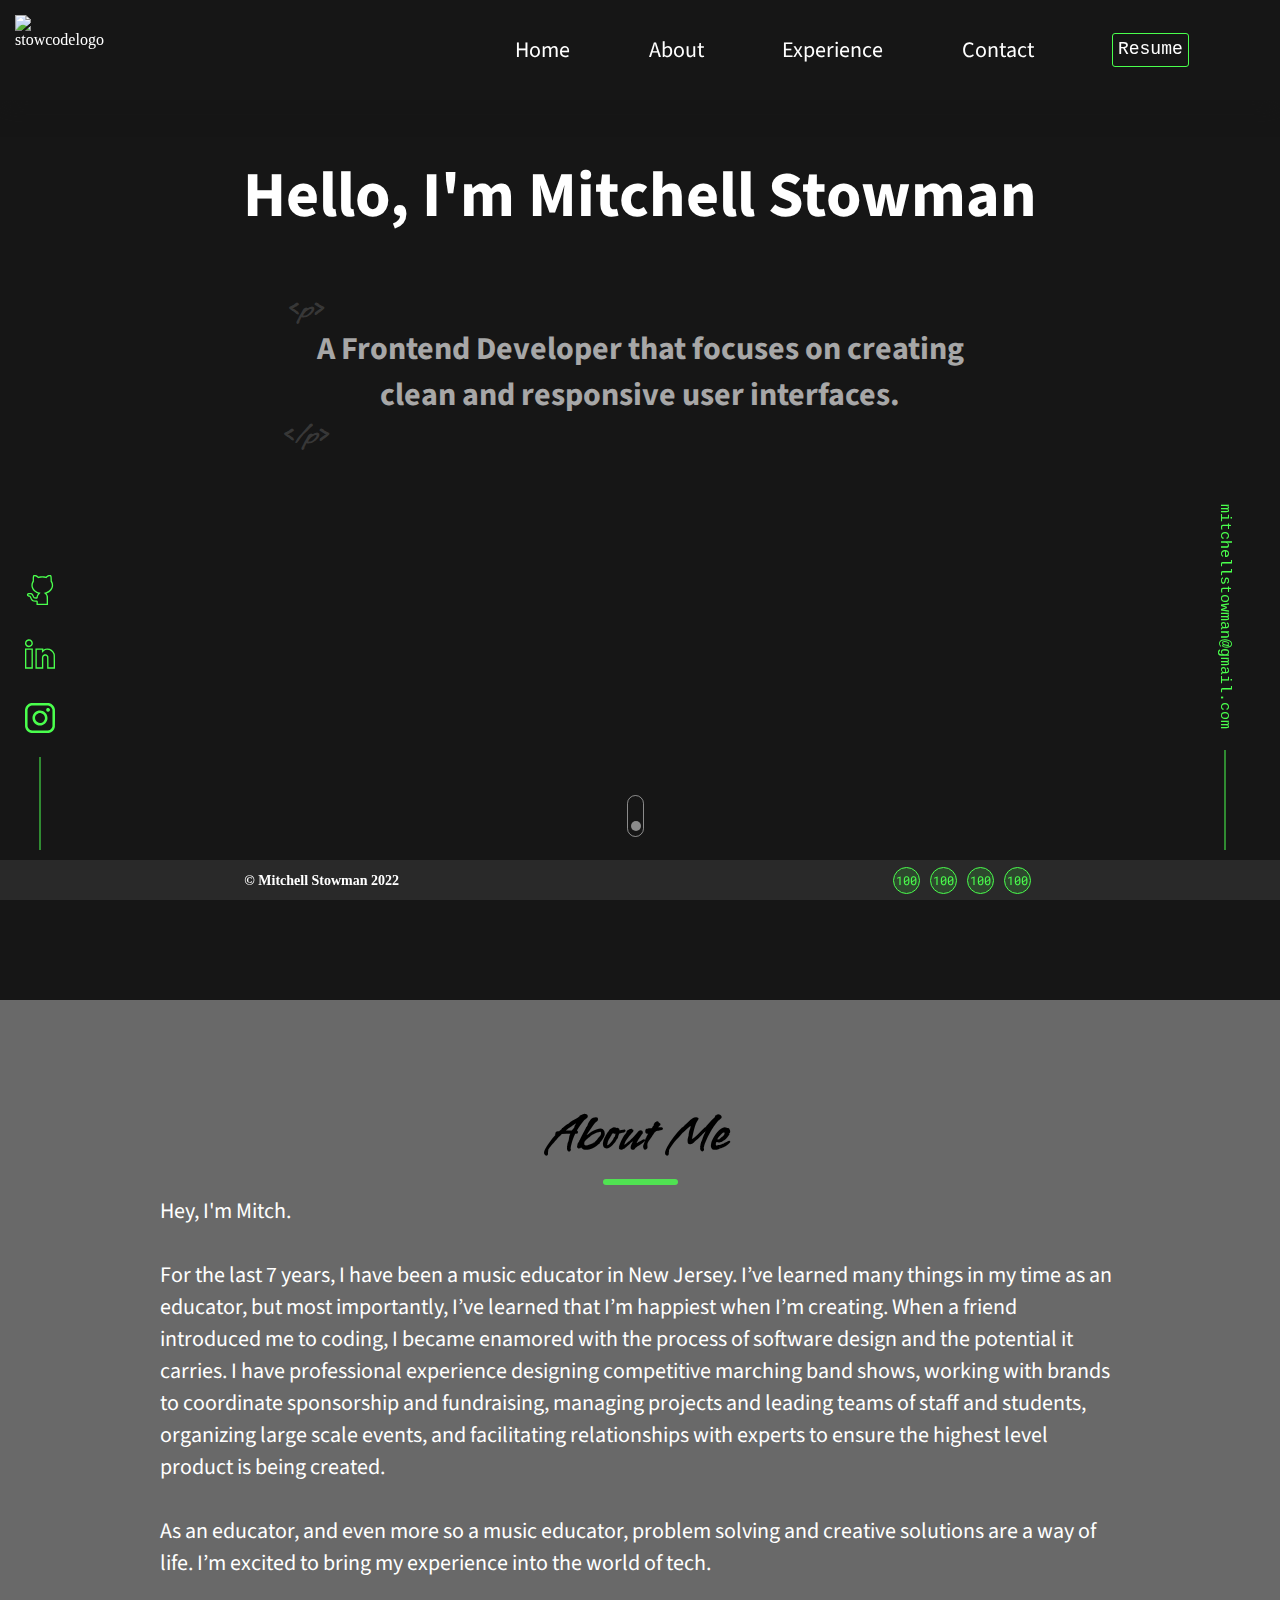
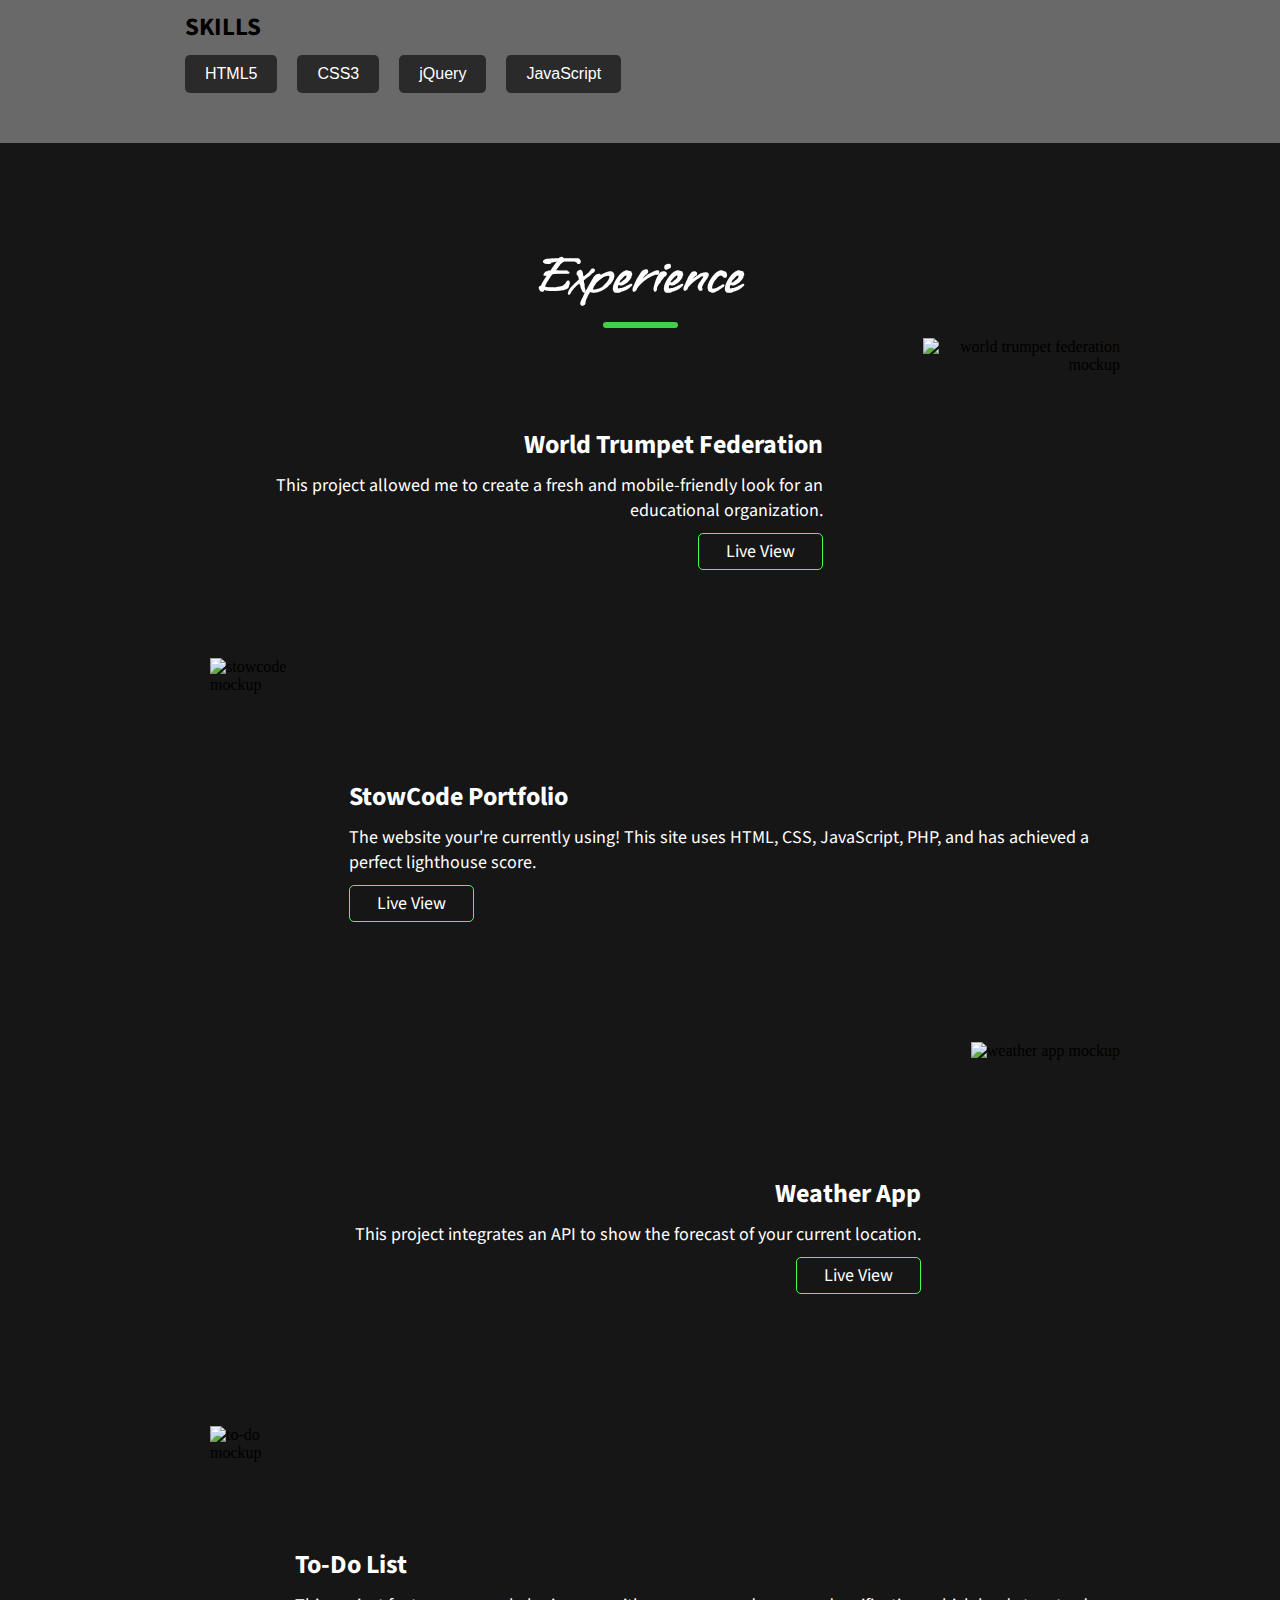
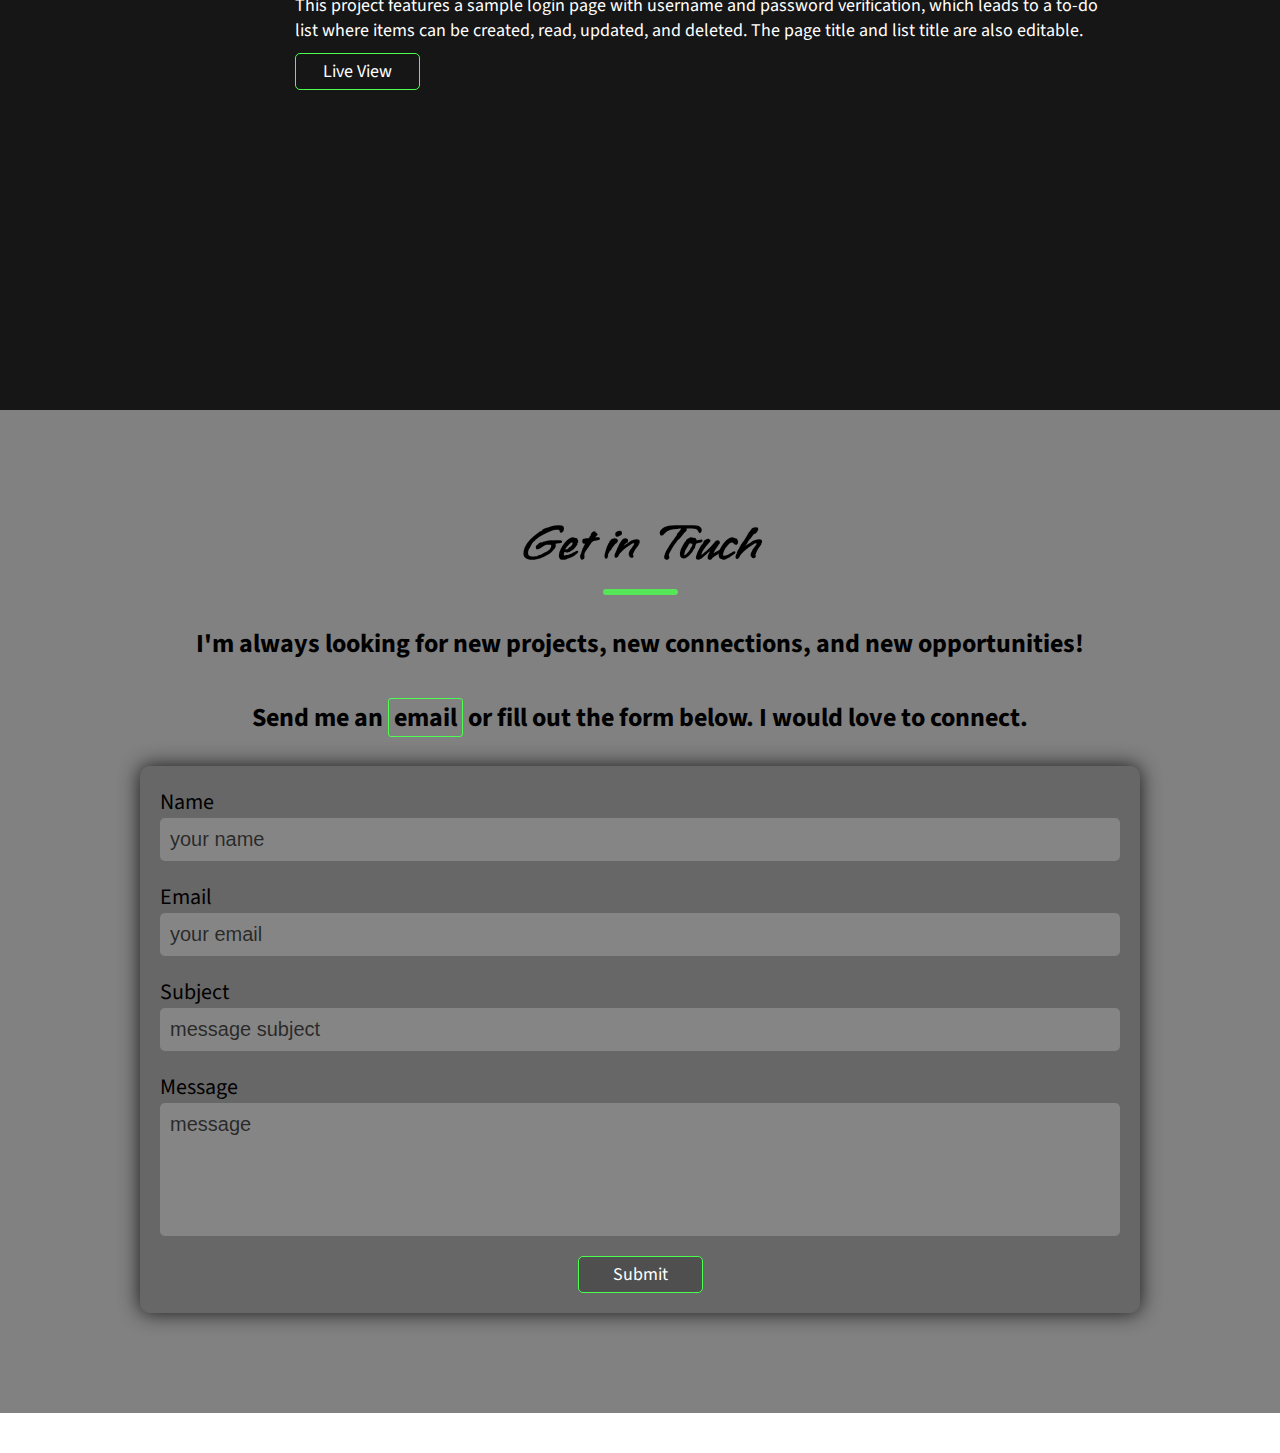
==== Stowcode Portfolio/index.html @ 2f6bbb87 "Add files via upload" ====
<!DOCTYPE html>
<html lang="en">
<head>
    <meta charset="UTF-8">
    <meta http-equiv="X-UA-Compatible" content="IE=edge">
    <meta name="viewport" content="width=device-width, initial-scale=1.0">
    <meta name="description" content="This is the digital portfolio for Mitchell Stowman, Frontend Developer." />
    <meta name="title" property="og:title" content="Mitchell Stowman's Portfolio" />
    <meta property="og:type" content="Digital Portfolio" />
    <meta name="image" property="og:image" content="https://live.staticflickr.com/65535/51815650314_31e2a7c5a2_b.jpg"/>
    <meta name="description" property="og:description" content="Mitchell Stowman's Portfolio" /><meta name="author" content="Mitchell Stowman" />


    <title>Mitchell Stowman's Portfolio</title>
    <link rel=stylesheet href="style2.css">
    <link rel="preconnect" href="https://fonts.googleapis.com">
    <link rel="preconnect" href="https://fonts.gstatic.com" crossorigin>
    <link href="https://fonts.googleapis.com/css2?family=Vujahday+Script&display=swap" rel="stylesheet">

    <link rel="preconnect" href="https://fonts.googleapis.com">
    <link rel="preconnect" href="https://fonts.gstatic.com" crossorigin>
    <link href="https://fonts.googleapis.com/css2?family=Source+Sans+Pro&display=swap" rel="stylesheet">

    <link rel="preconnect" href="https://fonts.googleapis.com">
    <link rel="preconnect" href="https://fonts.gstatic.com" crossorigin>
    <link href="https://fonts.googleapis.com/css2?family=Roboto+Mono&display=swap" rel="stylesheet">
</head>


<div class=icons>
    <a aria-label="github link" target=blank href="https://github.com/StowCode"><svg class="icon" id="svg" xmlns="http://www.w3.org/2000/svg" xmlns:xlink="http://www.w3.org/1999/xlink" width="400" height="400" viewBox="0, 0, 400,400"><g id="svgg"><path id="path0" d="M111.389 4.492 C 104.037 19.381,102.344 29.241,102.344 57.152 L 102.344 78.942 98.841 84.979 C 63.560 145.787,97.551 219.067,173.701 246.364 C 174.933 246.805,174.471 247.604,170.428 252.016 C 162.141 261.060,155.988 275.500,153.821 290.989 L 152.888 297.656 143.771 297.656 C 126.942 297.656,124.765 295.914,115.946 275.391 C 102.301 243.636,93.925 237.978,61.241 238.433 C 39.198 238.741,33.815 241.058,28.078 252.711 C 19.455 270.227,31.334 288.323,52.381 289.737 C 62.590 290.423,62.571 290.403,69.149 308.203 C 83.129 346.036,99.649 357.813,138.741 357.813 L 153.125 357.813 153.125 378.906 L 153.125 400.000 230.111 400.000 L 307.098 400.000 306.856 342.773 L 306.615 285.547 304.472 278.675 C 300.917 267.271,296.072 258.710,288.804 250.990 C 285.420 247.396,285.133 246.839,286.423 246.376 C 362.836 218.942,396.948 144.899,361.028 84.437 L 357.931 79.223 357.630 54.260 C 357.286 25.789,356.557 21.325,349.914 7.028 L 346.573 -0.163 332.075 0.177 C 310.622 0.680,298.100 5.404,284.844 17.996 L 279.156 23.399 271.414 21.505 C 245.441 15.150,215.509 15.117,189.497 21.413 L 181.728 23.294 176.997 18.986 C 161.715 5.073,148.163 0.015,126.139 0.005 L 113.607 0.000 111.389 4.492 M141.611 19.194 C 151.115 21.656,158.094 26.098,168.882 36.547 L 176.436 43.864 183.726 41.540 C 213.137 32.167,247.019 32.167,276.430 41.540 L 283.720 43.864 291.274 36.547 C 305.039 23.214,313.884 18.756,329.133 17.467 L 334.960 16.975 336.210 20.792 C 339.785 31.707,340.028 34.005,340.413 60.524 L 340.787 86.282 342.947 89.430 C 381.739 145.973,341.138 216.665,259.027 235.545 L 249.694 237.691 263.749 251.529 C 289.808 277.189,289.063 274.677,289.063 336.883 L 289.063 382.813 230.138 382.813 L 171.213 382.813 170.958 367.773 C 170.682 351.508,170.081 348.975,165.506 344.818 C 160.792 340.535,159.506 340.291,139.063 339.805 C 117.664 339.297,115.746 338.892,106.527 332.928 C 96.712 326.579,92.938 320.798,85.378 300.539 C 76.865 277.727,70.642 271.875,54.898 271.875 C 47.130 271.875,43.750 269.456,43.750 263.897 C 43.750 257.340,47.813 255.469,62.046 255.469 C 84.572 255.469,89.300 258.746,98.769 280.926 C 111.383 310.470,118.175 315.557,145.079 315.610 C 162.245 315.643,169.330 311.091,170.718 299.137 C 173.270 277.153,177.505 269.392,197.265 250.492 C 204.395 243.672,210.078 237.942,209.894 237.759 C 209.710 237.575,203.454 235.898,195.991 234.032 C 117.492 214.407,79.412 144.523,117.203 89.440 L 119.356 86.302 119.746 60.534 C 120.146 34.046,120.404 31.607,123.946 20.792 L 125.196 16.975 131.023 17.467 C 134.228 17.738,138.992 18.515,141.611 19.194 " stroke="" fill="" fill-rule="evenodd"></path></g></svg></a>
    <a aria-label='linked-in link' target=blank href="https://www.linkedin.com/in/mitch-stowman-549a69223/"><svg class="icon" id="svg" version="1.1" xmlns="http://www.w3.org/2000/svg" xmlns:xlink="http://www.w3.org/1999/xlink" width="400" height="400" viewBox="0, 0, 400,400"><g id="svgg"><path id="path0" d="M45.788 4.753 C 10.420 8.747,-10.766 47.983,5.116 80.078 C 21.045 112.269,63.701 119.244,89.129 93.816 C 124.368 58.578,95.446 -0.855,45.788 4.753 M61.015 23.764 C 86.700 31.560,94.821 62.176,76.155 80.842 C 54.848 102.149,17.969 86.855,17.969 56.713 C 17.969 34.781,40.498 17.536,61.015 23.764 M0.000 260.938 L 0.000 396.094 52.344 396.094 L 104.688 396.094 104.688 260.938 L 104.688 125.781 52.344 125.781 L 0.000 125.781 0.000 260.938 M139.063 260.938 L 139.063 396.094 191.388 396.094 L 243.713 396.094 243.927 319.319 L 244.141 242.544 246.708 237.329 C 257.363 215.689,288.089 218.689,294.151 241.961 C 295.140 245.759,295.313 257.544,295.313 321.258 L 295.313 396.094 347.656 396.094 L 400.000 396.094 400.000 307.376 C 400.000 208.475,400.105 210.593,394.365 194.141 C 373.790 135.176,301.572 107.830,249.659 139.347 L 243.750 142.935 243.750 134.358 L 243.750 125.781 191.406 125.781 L 139.063 125.781 139.063 260.938 M86.719 260.938 L 86.719 378.125 52.344 378.125 L 17.969 378.125 17.969 260.938 L 17.969 143.750 52.344 143.750 L 86.719 143.750 86.719 260.938 M225.964 164.985 L 226.172 186.220 234.592 176.899 C 239.223 171.773,246.055 165.028,249.773 161.911 C 291.937 126.561,359.015 147.390,377.603 201.605 C 382.037 214.537,382.031 214.417,382.031 299.712 L 382.031 378.125 347.656 378.125 L 313.281 378.125 313.270 310.352 C 313.257 235.249,313.384 237.305,308.152 227.349 C 291.731 196.100,245.419 197.157,230.154 229.128 C 225.784 238.280,225.781 238.331,225.781 311.081 L 225.781 378.125 191.406 378.125 L 157.031 378.125 157.031 260.938 L 157.031 143.750 191.394 143.750 L 225.756 143.750 225.964 164.985 " stroke="" fill="" fill-rule="evenodd"></path></g></svg></a>
    <a aria-label='instagram link' target=blank href="https://www.instagram.com/mitch.stowman/"><svg class="icon" id="svg" version="1.1" xmlns="http://www.w3.org/2000/svg" xmlns:xlink="http://www.w3.org/1999/xlink" width="400" height="400" viewBox="0, 0, 400,400"><g id="svgg"><path id="path0" d="M80.469 1.666 C 38.606 10.436,8.182 42.151,0.804 84.714 C -0.974 94.967,-0.232 309.943,1.613 319.018 C 9.914 359.868,40.132 390.086,80.982 398.387 C 93.409 400.913,306.591 400.913,319.018 398.387 C 359.868 390.086,390.086 359.868,398.387 319.018 C 400.232 309.943,400.974 94.967,399.196 84.714 C 391.777 41.914,361.154 10.176,319.018 1.613 C 306.845 -0.861,92.302 -0.813,80.469 1.666 M316.016 35.759 C 340.513 42.679,357.787 60.091,364.249 84.375 L 366.016 91.016 366.016 200.000 L 366.016 308.984 364.249 315.625 C 357.736 340.102,340.102 357.736,315.625 364.249 L 308.984 366.016 200.000 366.016 L 91.016 366.016 84.375 364.249 C 59.898 357.736,42.264 340.102,35.751 315.625 L 33.984 308.984 33.984 200.000 L 33.984 91.016 35.751 84.375 C 42.753 58.062,62.653 39.626,89.329 34.740 C 93.792 33.923,116.628 33.744,202.344 33.855 L 309.766 33.994 316.016 35.759 M299.104 68.218 C 275.540 78.123,278.626 111.495,303.558 116.400 C 332.306 122.056,345.504 81.621,319.120 68.721 C 313.422 65.935,305.037 65.725,299.104 68.218 M182.262 101.198 C 104.018 115.507,72.474 211.886,127.326 269.048 C 189.985 334.344,299.995 290.353,299.995 200.000 C 299.995 137.485,243.427 90.013,182.262 101.198 M216.016 135.918 C 265.181 148.557,282.569 208.753,247.697 245.599 C 215.970 279.124,160.144 270.007,140.268 228.056 C 116.604 178.110,162.582 122.183,216.016 135.918 " stroke="" fill="" fill-rule="evenodd"></path></g></svg></a>
    <div class=line></div>
</div>

<div class=righticons>
    <a id=email href="mailto:mitchellstowman@gmail.com">mitchellstowman@gmail.com</a>
    <div class=line></div>
</div>

<body>
    <div id=top></div>

<!-- NAVBAR -->
    <header id=navbar>
        <img alt=stowcodelogo id=navbarlogo src="https://ucarecdn.com/aac08051-ae26-4543-b75b-857732aaeb05/-/preview/-/quality/smart/">
        <ul class=navlinkcontainer>
            <li class=navlink><a href="#top">Home</a></li>
            <li class=navlink><a href="#aboutme">About</a></li>
            <li class=navlink><a href="#largeprojects">Experience</a></li>
            <li class=navlink><a href="#getintouch">Contact</a></li>
            <li id=resumebutton class=navlink><a href="Resources/Stowman Resume 2022 (1).pdf" download>Resume</a></li>
        </ul>
    
    <!-- mobile navbar-->
        <div id=hamburger>
            <div class=bar></div>
            <div class=bar></div>
            <div class=bar></div>
        </div>
    
    </header>

    <ul id=mobilenavlinkcontainer>
        <li class=mobilenavlink onClick=mobileLinkClick()><a href="#top">Home</a></li>
        <li class=mobilenavlink onClick=mobileLinkClick()><a href="#aboutme">About</a></li>
        <li class=mobilenavlink onClick=mobileLinkClick()><a href="#largeprojects">Experience</a></li>
        <li class=mobilenavlink onClick=mobileLinkClick()><a href="#getintouch">Contact</a></li>
        <li id=mobileresume class=mobilenavlink onClick=mobileLinkClick()><a href="Resources/Stowman Resume 2022 (1).pdf" download>Resume</a></li>
    </ul>


<!-- INTRO -->
        <div class=banner id=intro>
            <div id=aboutcontainer>
                <div id=introtitles>
                    <h1 id=title>Hello, I'm Mitchell Stowman</h1>
                    <p class=codesnip>&ltp&gt</p>
                        <h2>A Frontend Developer that focuses on creating<br>clean and responsive user interfaces. </h2>
                    <p class=codesnip>&lt/p&gt</p>
                </div>
            </div>
            
            <div id=scrolldown_container><span id=scrolldown></span></div>
        </div>

<!-- ABOUT ME --> 
        <div class=banner id=aboutme>
            <h1>About Me</h1>
            <div class=titlebar></div>
            <div id=biocontainer>
                <p id=bio class=bio>Hey, I'm Mitch.
                    <br>
                    <br>For the last 7 years, I have been a music educator in New Jersey.  
                    I’ve learned many things in my time as an educator, but most importantly,
                    I’ve learned that I’m happiest when I’m creating.  When a friend introduced me to coding,
                    I became enamored with the process of software design and the potential it carries.  I have professional
                    experience designing competitive marching band shows, working with brands to coordinate 
                    sponsorship and fundraising, managing projects and leading teams of staff and students, organizing large scale
                    events, and facilitating relationships with experts to ensure the highest level product
                    is being created.
                    <br>
                    <br>As an educator, and even more so a music educator, 
                    problem solving and creative solutions are a way of life. 
                    I’m excited to bring my experience into the world of tech.</p>
                
                <h2>Skills</h2>
                <div id=skills>
                    <div class="skillbutton">HTML5</div>
                    <div class="skillbutton">CSS3</div>
                    <div class="skillbutton">jQuery</div>
                    <div class="skillbutton">JavaScript</div>
                </div>
            </div>
        </div>


<!-- Large Projects  -->
    <div class=banner id=largeprojects>
            <h3 id=largeprojectheader>Experience</h3>
            <div class=titlebar></div>
            <div class=projectcontainer id=wtf>
                <img alt="world trumpet federation mockup" class=projectmockup_img src="https://ucarecdn.com/16547670-2921-4d8d-9fed-53cc2c6f070b/-/preview/-/quality/smart/">
                <div class=projectinfo id=wtfinfo>
                    <h4>World Trumpet Federation</h4>
                    <p>This project allowed me to create a fresh and mobile-friendly look for an educational organization.
                    </p>
                    <div><a target="blank" href="https://stowcode.github.io/World-Trumpet-Federation/"><button>Live View</button></a></div>
                </div>
            </div>

            <div class=projectcontainer id=portfolio>
                <img alt="stowcode mockup" class=projectmockup_img2 src="https://ucarecdn.com/c6f0f727-329a-4d00-9023-241f8f8b8315/-/preview/-/quality/smart/">
                <div class=projectinfo id=portfolioinfo>
                    <h4>StowCode Portfolio</h4>
                    <p>The website your're currently using!  This site uses HTML, CSS, JavaScript, PHP, and has achieved a perfect lighthouse score.
                    </p>
                    <div><a target="blank" href="https://stowcode.tech"><button>Live View</button></a></div>
                </div>
            </div> 

            <div class=projectcontainer id=weather>
                <img alt="weather app mockup" class=projectmockup_img2 src="https://ucarecdn.com/362c55fc-c85e-464c-b625-9d57bf3408f3/-/preview/-/quality/smart/">
                <div class=projectinfo id=weatherinfo>
                <h4>Weather App</h4>
                    <p>This project integrates an API to show the forecast of your current location.
                    </p>
                    <div><a target="blank" href="https://stowcode.github.io/weatherApp/"><button>Live View</button></a></div>
                </div>
            </div>

            <div class=projectcontainer id=todolist>
                <img alt="to-do mockup" class=projectmockup_img2 src="https://ucarecdn.com/9726eda8-5d64-4987-871a-3bb5d6bc0bdf/-/preview/-/quality/smart/">
                <div class=projectinfo id=todoinfo>
                <h4>To-Do List</h4>
                <p>This project features a sample login page with username and password verification, which leads to a to-do list where items can be created, read, updated, and deleted.
                    The page title and list title are also editable.
                </p>
                <div><a target="blank" href="https://stowcode.github.io/To-Do-List/"><button>Live View</button></a></div>
                </div>
            </div>

        </div>

<!-- GET IN TOUCH -->
        <div class=banner id=getintouch>
            <h3 id=getintouch_title>Get in Touch</h3>
            <div class=titlebar></div>
            <h4>I'm always looking for new projects, new connections, and new opportunities! <br><br>Send me an <a id=emailbutton href="mailto:mitchellstowman@gmail.com">email</a> or fill out the form below.  I would love to connect.</h4>

                <div id=formcontainer>
                    <form id="contactme" method="post" action="contact-form-handler.php">
                        <label>Name</label>
                            <input name="name" class=forminput type=text placeholder="your name">
                        <label>Email</label>
                            <input name="email" class=forminput type=text placeholder="your email">
                        <label>Subject</label>
                            <input class=forminput type=text placeholder="message subject" >
                        <label>Message</label>
                            <input name="message" id=formmessage class="forminput" type=text row='4' placeholder=message>
                        <div><button type=submit value="Send Message" class="submit" id=submit type=button label=submit>Submit</button></div>
                    </form>
                </div>
        </div>
    </div>

<!-- FOOTER -->
        <footer id=footer>
            <h4>&copy Mitchell Stowman 2022</h4>
            <div id=lighthousebox>
                <div id=lighthouse><p>100</p></div>
                <div id=lighthouse><p>100</p></div>
                <div id=lighthouse><p>100</p></div>
                <div id=lighthouse><p>100</p></div>
            </div>
        </footer>
</body>
    <script src=main.js></script>
</html>
---- Stowcode Portfolio/style2.css ----
* {
    margin: 0;
    padding: 0;
    scroll-snap-type: y mandatory;
    scroll-behavior: smooth;
}

.codesnip {
    font-family:'Vujahday Script';
    font-weight: 600;
    font-size: 20px;
    color: rgba(104, 104, 104, 0.432);
}



/* NAVBAR */

#navbar {
    background:rgb(22, 22, 22);
    height: 100px;
    position: sticky;
    top: 0;
    color: white;
    overflow: hidden;
    z-index: 10;
    display: flex;
    width: 100vw;
    box-shadow: 0px 0px 25px rgb(22,22,22);
}

#navbarlogo {
    height: 65px;
    width: auto;
    margin-top: 15px;
    margin-left: 15px;
    float: left;
}

.navlinkcontainer {
    width: 100vw;
    display: flex;
    justify-content: flex-end;
    margin-left: 40px;
    margin-right: 1vw;
    align-items: center;
    font-family: 'Source sans pro', sans-serif;
}

.navlink {
    font-size: 22px;
    display: flex;
    margin-right: 7%;
}

#resumebutton {
    list-style: none;
    right: 0;
    height: 22px;
    font-family: monospace;
    font-size: 18px;
    border: 1px rgb(74, 255, 77) solid;
    padding: 5px;
    border-radius: 3px;
    cursor: grab !important;
}

    #resumebutton:hover{
        background-color:rgba(199, 212, 212, .2);
        cursor: grab;
    }

@media screen and (max-width: 800px) {
    #navbar {
        display: block;
        display: flex;
        justify-content: space-between;
        align-items: center;
        height: 90px;
        width: 100%;
    }

    #navbarlogo {
        height: 40px;
        margin-bottom: 30px;
    }

    .navlinkcontainer {
        display: none;
    }

    #resumebutton {
        position: relative;
        top: 0;
        margin: 0;
    }

    /* mobile */

    #hamburger {
        display: block;
        position: relative;
        z-index: 5;
        margin-right: 25px;
        margin-top: 5px;
        cursor: pointer;
    }
    
    .bar {
        background-color: white;
        height: 4px;
        width: 30px;
        margin-bottom: 8px;
    }
}

/* Mobile Navbar */

#mobilenavlinkcontainer {
    display: none;
    position: fixed;
    right: 0;
    background-color:rgba(0, 0, 0, 0.774);
    list-style: none;
    z-index: 10;
    overflow: visible;
}

#mobilenavlinkcontainer li {
    font-family: monospace;
    font-size: 22px;
    text-align: center;
    padding: 20px;
    margin: 0px 50px;
}

#mobileresume {
    border-top: 1px solid rgb(74, 255, 77);
}

/* icon stack */

.icons {
    display: flex;
    flex-direction: column;
    width: 30px;
    height: 300px;
    position: fixed;
    bottom: 0;
    margin-left: 25px;
    align-items: center;
    margin-bottom: 50px;
    z-index: 10;
}

.icon {
    height: 30px;
    width: auto;
    margin-top: 20px;
    fill: rgb(74, 255, 77);
    padding: 5px;
}

.icon:hover {
    fill: white;
}

.line {
    width: 2px;
    background-color: rgba(74, 255, 77, .5);
    height: 100px;
    margin-top: 15px;
}

#email {
    transform: rotate(90deg);
    font-family: monospace;
    font-size: 15px;
    margin-bottom: 110px;
    color: rgba(74, 255, 77, 1);
    z-index: 5;
}

#email:hover {
    font-size: 16px;
}

.righticons {
    display: flex;
    flex-direction: column;
    align-items:center;
    width: 30px;
    position: fixed;
    bottom: 0;
    right: 0;
    margin-right:40px;
    margin-bottom: 50px;
    z-index: 10;
}

@media screen and (max-width: 728px) {
    .icons {
        margin-left: 15px;
        margin-bottom: 20px;
    }
    
    .icon {
        height: 25px;
        width: auto;
    }

    .righticons {
        margin-right: 10px;
        margin-bottom: 20px;
    }
}


/* Links */
        a:link {
            text-decoration: none;
            color: white;
        }

        a:visited {
            text-decoration: none;
            color: white;
        }

        a:hover {
            text-decoration: none;
            color: rgb(123,255,126);
        }

        a:active {
            text-decoration: none;
            color: rgb(0, 131, 2)
        }



@media screen and (max-width: 728px) {
    #navbarlogo {
        height: 40px;
        margin-top: 30px;
    }
}


/* Intro */

#intro {
    height: 100vh;
    background-color: rgb(22,22,22);
}

#aboutcontainer {
    padding-top: 50px;
}

#introtitles {
    color: white;
    font-family: 'Source sans pro', sans-serif;
    text-align: center;
}

h1 {
    font-size: 5vw;
    margin-bottom: 50px;
    font-family: 'Source sans pro', sans-serif;
}

#introtitles h2 {
    font-size: 2.5vw;
    color: rgba(255, 255, 255, 0.623);
    margin-top: 0;
    text-transform: none;
}

#introtitles p {
    transform: translateX(-26%);
    font-size: 2vw;
}

@media screen and (max-width: 800px) {
    h1 {
        font-size: 35px;
        margin: 0px 50px;
    }

    #introtitles h2 {
        font-size: 18px;
        margin: 25px 60px;
    }

    #introtitles p {
        display: none;
    }
}

#scrolldown_container {
    position: absolute;
    bottom: 7%;
    margin: 0 49%;
    display: block;
    height: 40px;
    width: 15px;
    border: 1px solid rgba(255,255,255,.5);
    border-radius: 10px;
}

#scrolldown {
    margin: 25px auto;
    color: rgba(255,255,255,.4);
    display: block;
    height: 10px;
    width: 10px;
    background-color: rgba(255,255,255,.5);
    border-radius: 50%;
    animation:  jumpDown 1.5s 0s linear infinite;
}

@keyframes jumpDown {
    0% {
        transform: translateY(-25px);
        opacity: 0;
    }
    50% {
        transform: translateY(-10px);
        opacity: 1;
    }
    100% {
        transform: translateY(5px);
        opacity: 0;
    }
}

/* About Me */

#aboutme {
    padding-top: 100px;
    height: 100%;
    background-color: rgb(105, 105, 105);
}

#aboutme h1 {
    font-size: 50px;
    text-align: center;
    margin: 0;
    font-family: 'Vujahday Script', sans-serif;
}

.titlebar {
    height: 6px;
    width: 75px;
    background-color: rgba(74, 255, 77, 0.808);
    border-radius: 4px;
    margin: 10px auto;
}

#biocontainer {
    width: 75%;
    padding-bottom: 50px;
    margin: auto;
    height: 100%;
}

#bio {
    width: 100%;
    font-family: 'Source sans pro', sans-serif;
    font-size: 22px;
    color: white;
}

@media screen and (max-width: 800px) {
    #bio {
        font-size: 16px;
        margin: auto;
        padding: 10px;
    }
}

.slideUp {
    animation: slideUp 2.5s 0s linear;
}

@keyframes slideUp {
    0% {
        transform: translateY(50px);
        opacity: 0;
    }
    40% {
        transform: translateY(50px);
        opacity: 0;
    }
    75% {
        transform: translateY(0px);
        opacity: .2;
    }
    100% {
        opacity: 1;
    }
}

h2 {
    font-family:'Source sans pro', sans-serif;
    text-transform: uppercase;
    font-size: 25px;
    margin: 30px 25px 0px;
}

#skills {
    display: flex;
    flex-wrap: wrap;
    margin: 0px 25px;
}

.skillbutton {
    background-color: rgba(0,0,0,.6);
    border-radius: 5px;
    padding: 10px 20px;
    margin-right: 20px;
    margin-top: 10px;
    font-family: Arial;
    font-size: 16px;
    color: white;
    font-family: arial;
    text-align: center;
}

@media screen and (max-width: 800px) {
    .skillbutton {
        font-size: 13px;
        padding: 8px 15px;
    }
}

/* Large Projects */

#largeprojectheader {
    color: white;
    font-size: 50px;
    font-family: 'Vujahday Script', sans-serif;
    text-align: center;
    padding-top: 100px;
}

#largeprojects {
    background-color: rgb(22, 22, 22);
    height: 100%;
    padding-bottom: 200px;
}

.projectcontainer {
    display: flex;
    width: 75%;
    margin: auto;
    align-items: center;
}

#wtf {
    flex-direction: row-reverse;
    text-align: right;
    align-items: right;
}

#weather {
    flex-direction: row-reverse;
    text-align: right;

}

.projectinfo {
    display: flex;
    flex-direction: column;
    color: white;
    font-family: 'Source sans pro', sans-serif;
    margin-left: 30px;
    justify-content: space-around;
}

.projectmockup_img {
    height: 25vw;
    width: auto;
    margin-left: 100px;
}

.projectmockup_img2 {
    height: 30vw;
    width: auto;
    margin-left: 50px;
}

h4 {
    font-size: 26px;
    margin-bottom: 10px;
}

.projectinfo p {
    font-size: 18px;
    margin-bottom: 10px;
}

button {
    color: white;
    padding: 5px 10px;
    border-radius: 5px;
    background-color: rgba(22,22,22,0.3);
    font-family: 'Source sans pro', sans-serif;
    font-size: 18px;
    outline: none;
    border: 1px solid rgb(74, 255, 77);
    width: 125px
}

button:hover {
    cursor: pointer;
    background-color: rgba(74, 255, 77, 0.2);
}

@media screen and (max-width: 1000px) {
    .projectcontainer {
        flex-direction: column;
        text-align: center;
        align-items: center;
        margin-top: 50px;
    }

    #wtf {
        flex-direction: column;
        text-align: center;
        align-items: center;
    }

    #weather {
        flex-direction: column;
        text-align: center;
        align-items: center;
    }

    .projectmockup_img {
        height: 40vw;
        overflow: hidden;
        width: auto;
        margin: 0 auto;
        transform: translateX(10px);
    }
    
    .projectmockup_img2 {
        height: 50vw;
        overflow: hidden;
        margin: 0 auto;
        transform: translateX(10px);
    }
}


/* Get in Touch */

#getintouch {
    height: 100%;
    background-color: rgb(129,129,129);
    padding-bottom: 100px;
}

#getintouch_title {
    font-family: 'Vujahday Script', sans-serif;
    font-size: 50px;
    text-align: center;
    padding-top: 100px;
}

#getintouch h4 {
    font-family: 'Source sans pro', sans-serif;
    text-align: center;
    margin: 30px 100px;
}

@media screen and (max-width: 800px) {
    #getintouch h4 {
        font-size: 16px;
        margin: 30px 50px;
    }
}

#emailbutton {
    padding: 0px 5px;
    width: 100px;
    background: none;
    border: 1px rgb(74, 255, 77) solid;
    border-radius: 3px;
    color: black;
}

#emailbutton:hover {
    cursor: pointer;
    background-color: rgba(74, 255, 77, 0.2);
}

/* Form */

#formcontainer {
    width: 75%;
    margin: auto;
    background-color: rgba(0,0,0,.2);
    padding: 20px;
    border-radius: 10px;
    font-family: 'Source sans pro', sans-serif;
    box-shadow: 0px 0px 20px rgb(22,22,22);
}

#contactme {
    display: flex;
    flex-direction: column;
}

label {
    font-size: 22px;
    color: black;
}

input {
    border-radius: 5px;
    border: none;
    background-color: rgba(255,255,255,.2);
    padding: 10px;
    margin-bottom: 20px;
    font-size: 20px;
    color: black;
}

::placeholder {
    color: rgba(0,0,0,.7);
    font-weight: 300;
}

input:focus {
    outline:1px solid rgb(74, 255, 77);
    border-radius: 5px;
}

#formmessage {
    padding-bottom: 100px;
}

#submit {
    display: block;
    margin: 0 auto;
}

@media screen and (max-width: 800px) {
    #formcontainer {
        width: 60%;
        background-color: rgba(0,0,0,0);
        padding: 10px;
        border: 1px solid black;
    }

    label {
        font-size: 15px;
    }
    input {
        font-size: 15px;
    }
}

/* Footer */

#footer {
    background: rgba(43,43,43,.9);
    height: 40px;
    position: sticky;
    bottom: 0;
    color: white;
    text-align: center;
    display: flex;
    align-items: center;
    justify-content: space-around;
}

footer h4 {
    padding-top: 12px;
    font-size: 14px;
}

#lighthousebox {
    display: flex;
}

#lighthouse {
    display: flex;
    align-items: center;
    justify-content: center;
    font-family: 'Roboto mono', monospace;
    font-size: 12px;
    color:rgb(74, 255, 77);
    background-color:rgba(74, 255, 77, .15);
    border-radius: 50%;
    border: 1px solid rgb(74, 255, 77);
    margin: 0px 5px;
    height: 25px;
    width: 25px;
}

@media screen and (max-width: 728px) {
    #footer {
        position: relative;
    }
}
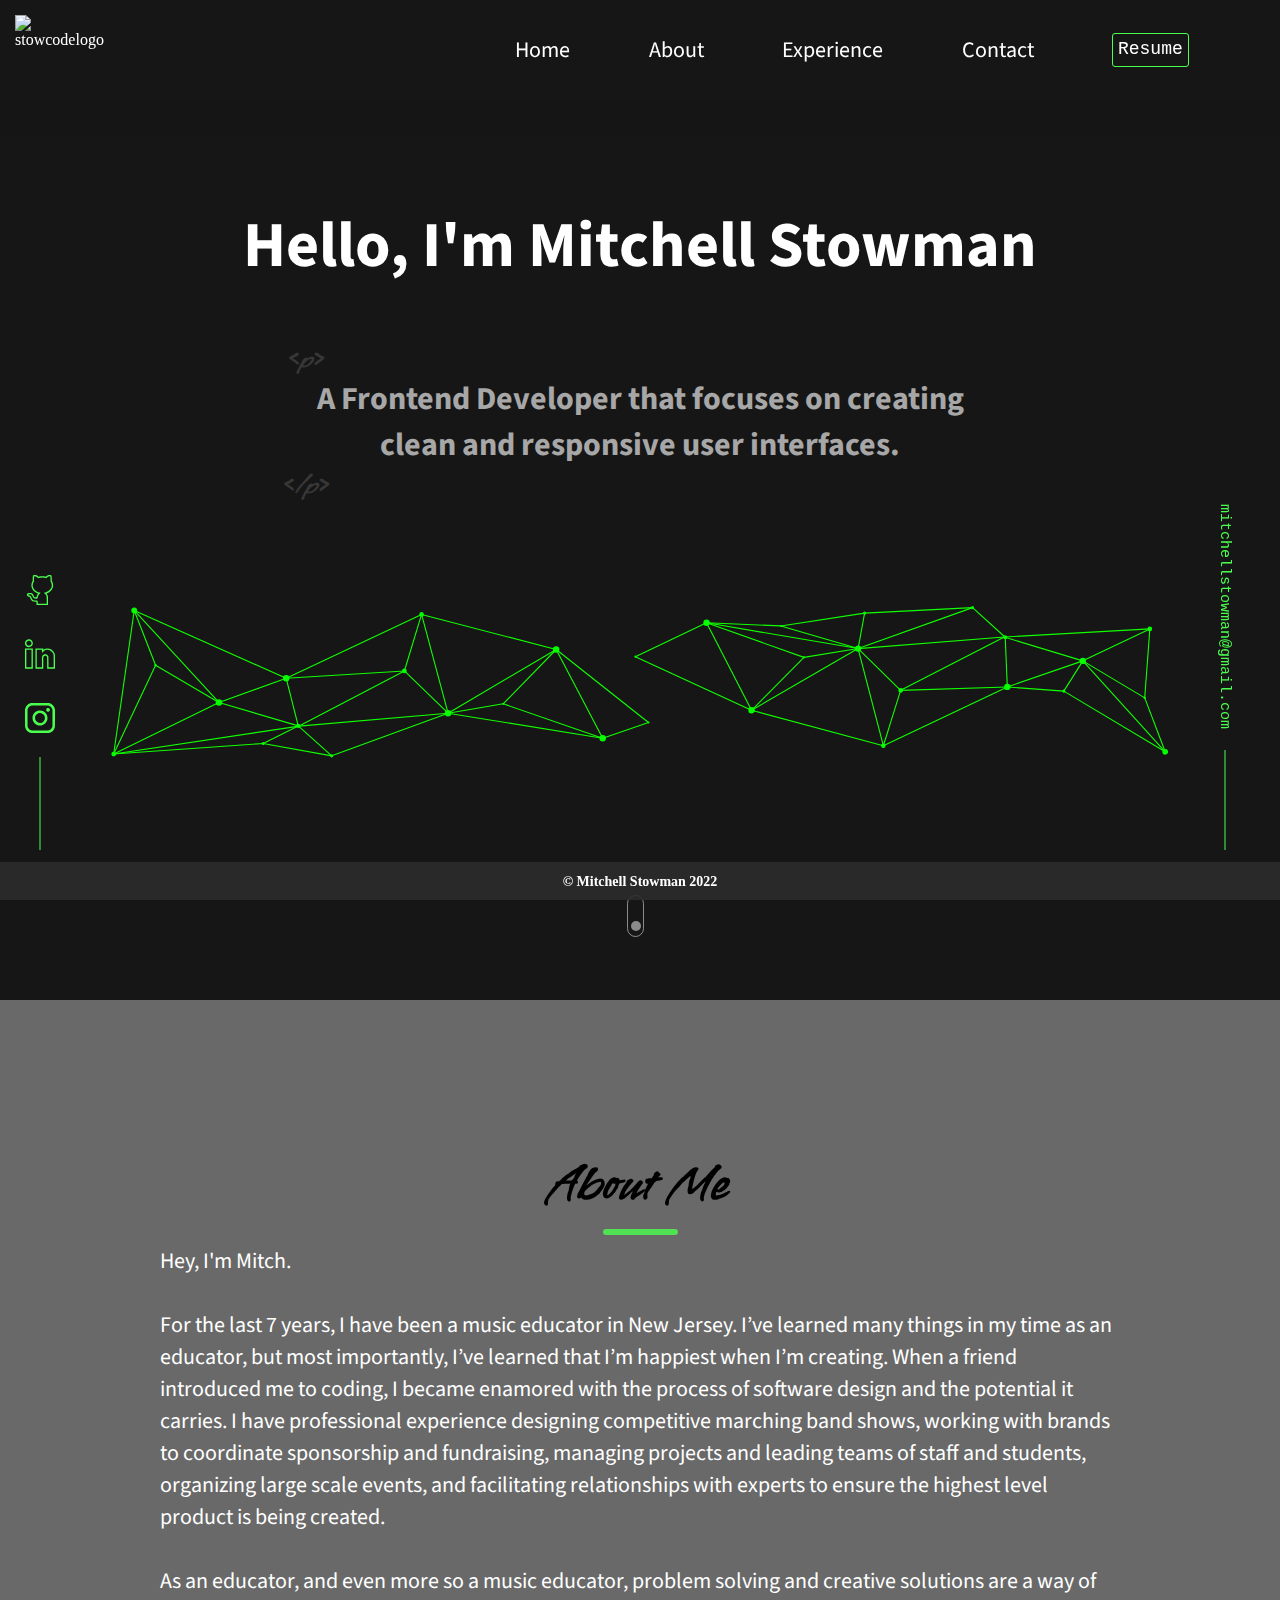
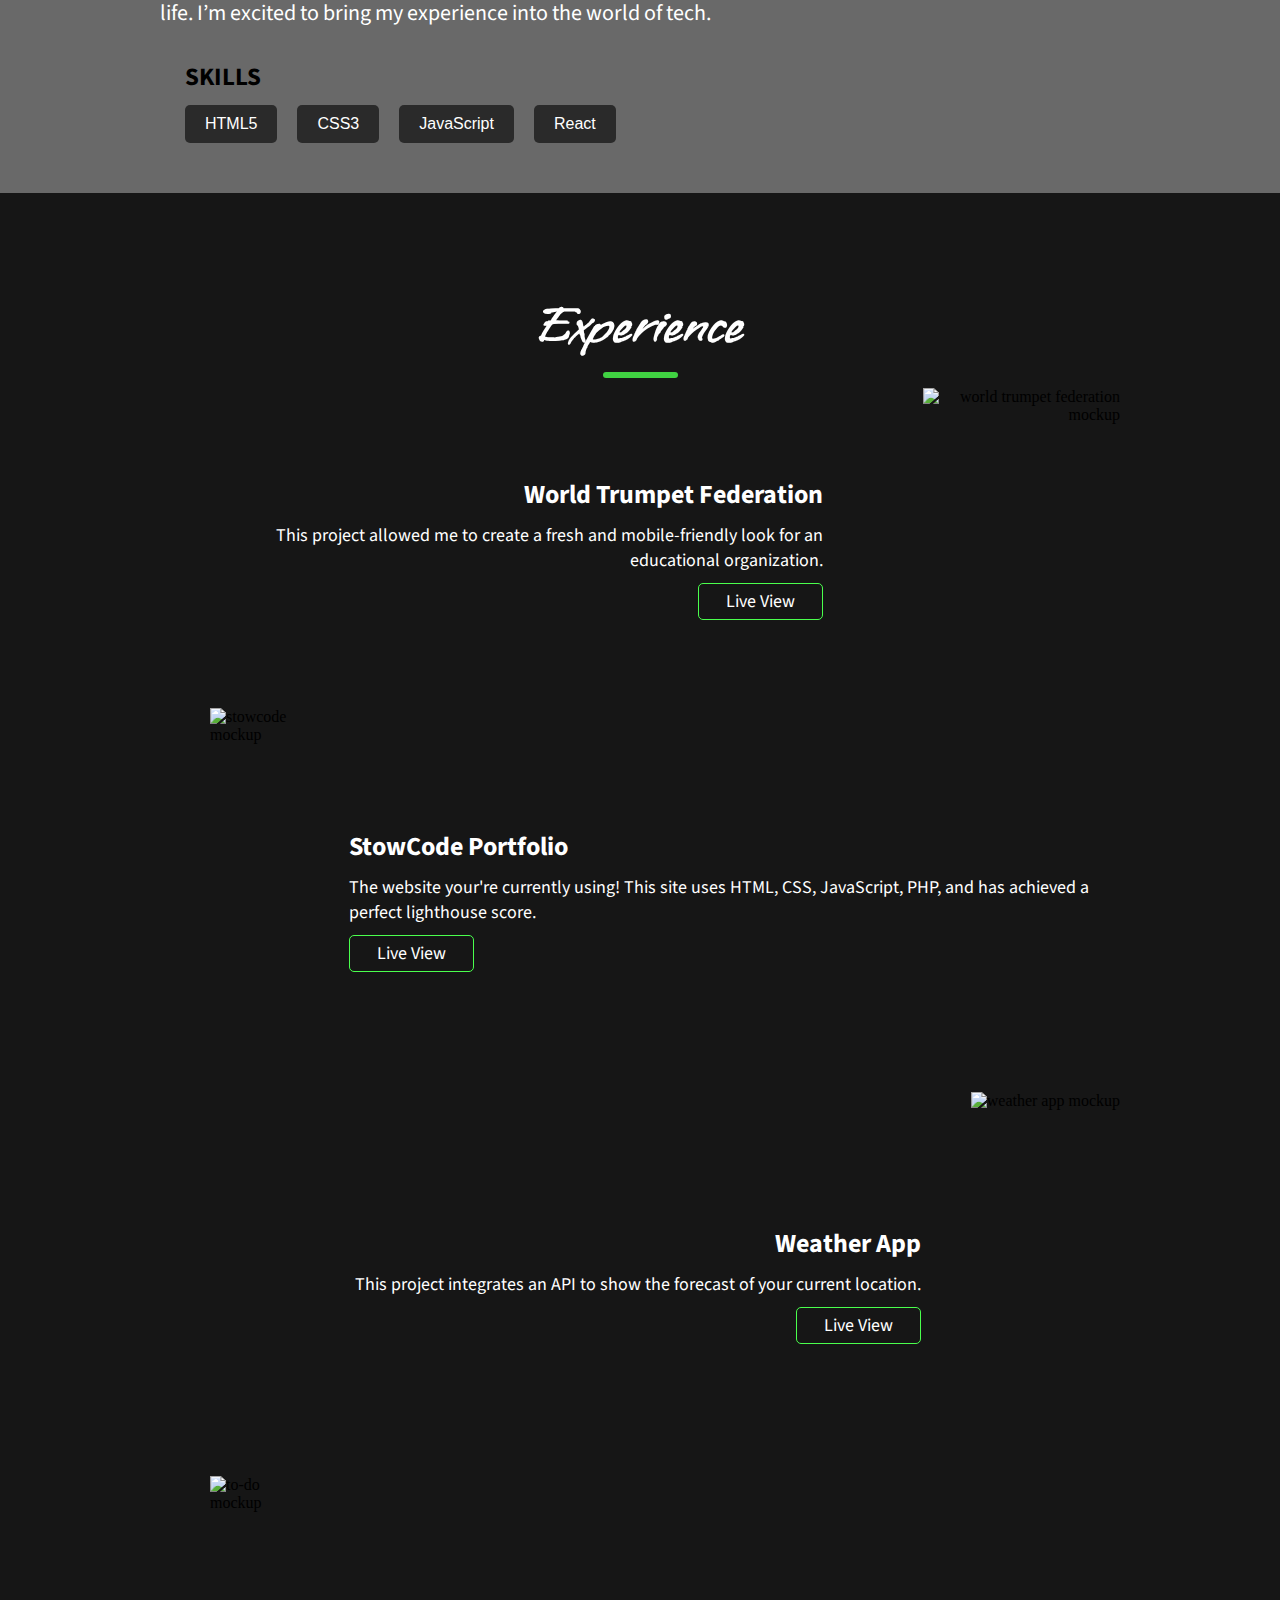
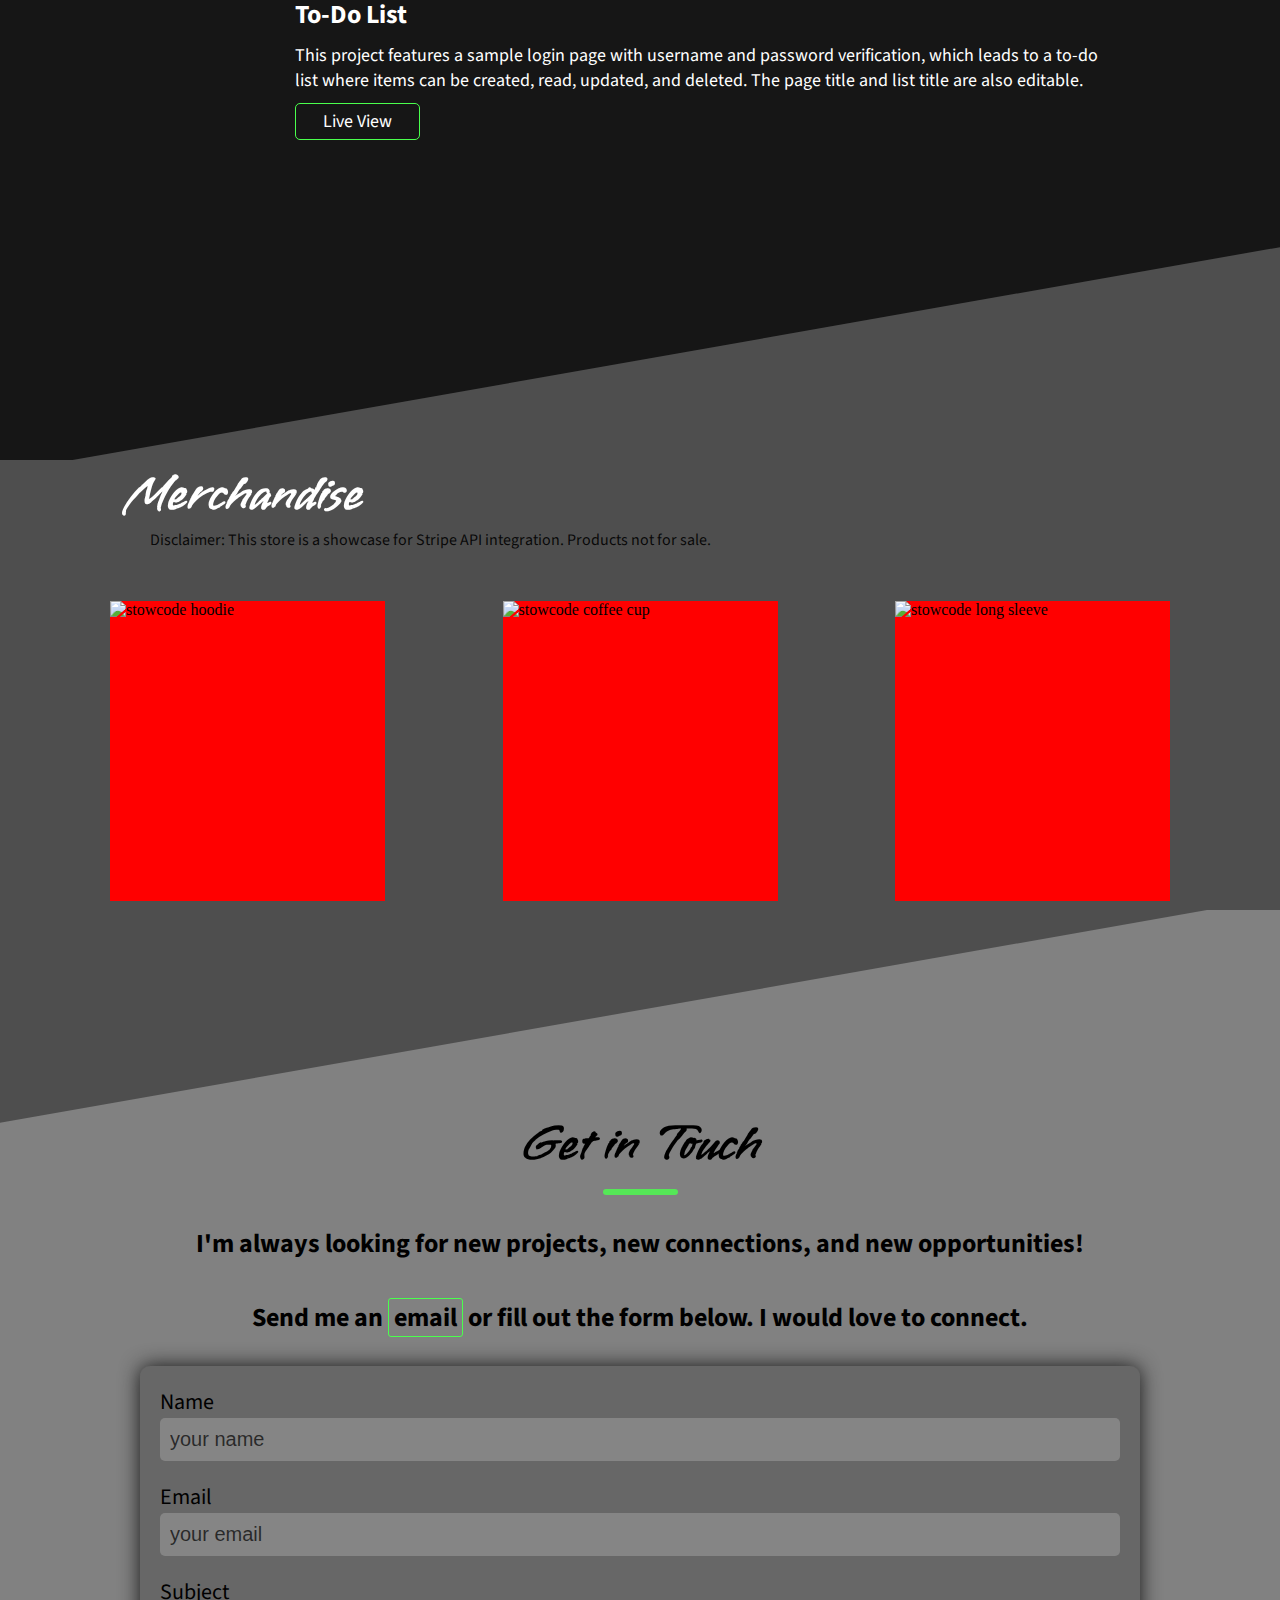
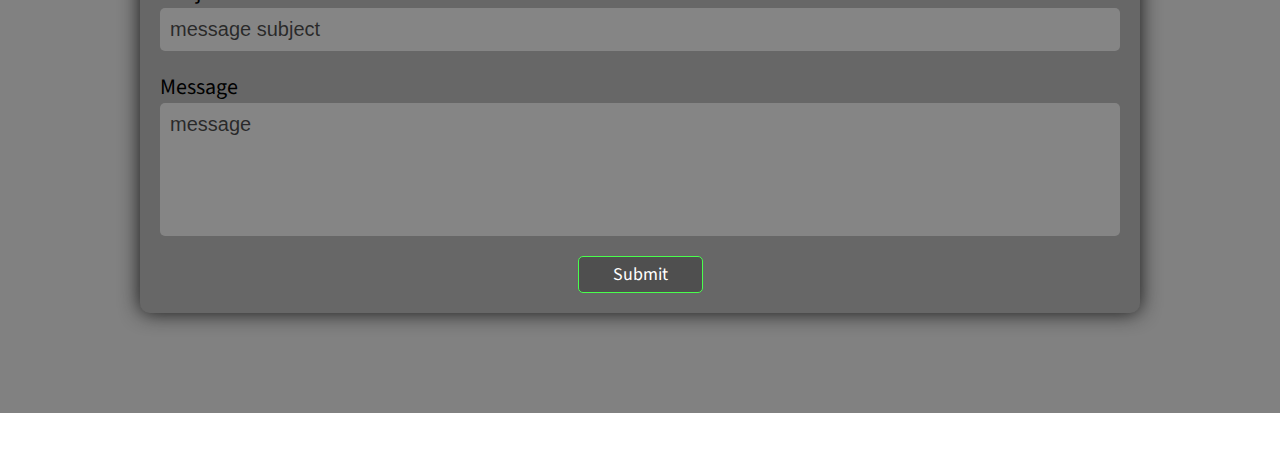
==== commit 1f2d49e0: "Add files via upload" ====
--- a/Stowcode Portfolio/index.html
+++ b/Stowcode Portfolio/index.html
@@ -7,7 +7,7 @@
     <meta name="description" content="This is the digital portfolio for Mitchell Stowman, Frontend Developer." />
     <meta name="title" property="og:title" content="Mitchell Stowman's Portfolio" />
     <meta property="og:type" content="Digital Portfolio" />
-    <meta name="image" property="og:image" content="https://live.staticflickr.com/65535/51815650314_31e2a7c5a2_b.jpg"/>
+    <meta name="image" property="og:image" content="https://ucarecdn.com/c6f0f727-329a-4d00-9023-241f8f8b8315/-/preview/-/quality/smart/"/>
     <meta name="description" property="og:description" content="Mitchell Stowman's Portfolio" /><meta name="author" content="Mitchell Stowman" />
 
 
@@ -75,12 +75,1860 @@
         <div class=banner id=intro>
             <div id=aboutcontainer>
                 <div id=introtitles>
-                    <h1 id=title>Hello, I'm Mitchell Stowman</h1>
+                    <h1 id=title data-speed="5" class="layer">Hello, I'm Mitchell Stowman</h1>
                     <p class=codesnip>&ltp&gt</p>
-                        <h2>A Frontend Developer that focuses on creating<br>clean and responsive user interfaces. </h2>
+                        <h2 class="layer" data-speed="3">A Frontend Developer that focuses on creating<br>clean and responsive user interfaces. </h2>
                     <p class=codesnip>&lt/p&gt</p>
                 </div>
             </div>
+
+<!-- svg parallax -->
+        <div id="svg_container">
+
+            <svg id="geo1" class="layer" data-speed="2"
+   width="500"
+   height="200"
+   viewBox="0 0 132.29166 52.91668"
+   version="1.1"
+   id="svg12379"
+   inkscape:version="1.1.2 (b8e25be833, 2022-02-05)"
+   sodipodi:docname="geo1.svg"
+   xmlns:inkscape="http://www.inkscape.org/namespaces/inkscape"
+   xmlns:sodipodi="http://sodipodi.sourceforge.net/DTD/sodipodi-0.dtd"
+   xmlns="http://www.w3.org/2000/svg"
+   xmlns:svg="http://www.w3.org/2000/svg">
+  <sodipodi:namedview
+     id="namedview12381"
+     pagecolor="#505050"
+     bordercolor="#eeeeee"
+     borderopacity="1"
+     inkscape:pageshadow="0"
+     inkscape:pageopacity="0"
+     inkscape:pagecheckerboard="0"
+     inkscape:document-units="mm"
+     showgrid="false"
+     height="296mm"
+     units="px"
+     inkscape:zoom="1.2810466"
+     inkscape:cx="230.67077"
+     inkscape:cy="223.25496"
+     inkscape:window-width="1694"
+     inkscape:window-height="1023"
+     inkscape:window-x="874"
+     inkscape:window-y="105"
+     inkscape:window-maximized="0"
+     inkscape:current-layer="layer1" />
+  <defs
+     id="defs12376">
+    <inkscape:path-effect
+       effect="spiro"
+       id="path-effect2997"
+       is_visible="true"
+       lpeversion="1" />
+    <inkscape:path-effect
+       effect="spiro"
+       id="path-effect3009"
+       is_visible="true"
+       lpeversion="1" />
+    <inkscape:path-effect
+       effect="spiro"
+       id="path-effect3009-2"
+       is_visible="true"
+       lpeversion="1" />
+    <inkscape:path-effect
+       effect="spiro"
+       id="path-effect3009-2-1"
+       is_visible="true"
+       lpeversion="1" />
+    <inkscape:path-effect
+       effect="spiro"
+       id="path-effect3009-2-2"
+       is_visible="true"
+       lpeversion="1" />
+    <inkscape:path-effect
+       effect="spiro"
+       id="path-effect3009-2-9"
+       is_visible="true"
+       lpeversion="1" />
+    <inkscape:path-effect
+       effect="spiro"
+       id="path-effect3009-2-8"
+       is_visible="true"
+       lpeversion="1" />
+    <inkscape:path-effect
+       effect="spiro"
+       id="path-effect3009-2-14"
+       is_visible="true"
+       lpeversion="1" />
+    <inkscape:path-effect
+       effect="spiro"
+       id="path-effect3009-2-5"
+       is_visible="true"
+       lpeversion="1" />
+    <inkscape:path-effect
+       effect="spiro"
+       id="path-effect3009-2-22"
+       is_visible="true"
+       lpeversion="1" />
+    <inkscape:path-effect
+       effect="spiro"
+       id="path-effect3009-2-0"
+       is_visible="true"
+       lpeversion="1" />
+    <inkscape:path-effect
+       effect="spiro"
+       id="path-effect3009-2-82"
+       is_visible="true"
+       lpeversion="1" />
+    <inkscape:path-effect
+       effect="spiro"
+       id="path-effect3009-2-52"
+       is_visible="true"
+       lpeversion="1" />
+    <inkscape:path-effect
+       effect="spiro"
+       id="path-effect3009-2-3"
+       is_visible="true"
+       lpeversion="1" />
+    <inkscape:path-effect
+       effect="spiro"
+       id="path-effect3009-2-53"
+       is_visible="true"
+       lpeversion="1" />
+    <inkscape:path-effect
+       effect="spiro"
+       id="path-effect3009-2-14-9"
+       is_visible="true"
+       lpeversion="1" />
+    <inkscape:path-effect
+       effect="spiro"
+       id="path-effect3009-2-14-9-2"
+       is_visible="true"
+       lpeversion="1" />
+    <inkscape:path-effect
+       effect="spiro"
+       id="path-effect3009-2-14-9-6"
+       is_visible="true"
+       lpeversion="1" />
+    <inkscape:path-effect
+       effect="spiro"
+       id="path-effect3009-2-14-9-26"
+       is_visible="true"
+       lpeversion="1" />
+    <inkscape:path-effect
+       effect="spiro"
+       id="path-effect3009-2-14-9-5"
+       is_visible="true"
+       lpeversion="1" />
+    <inkscape:path-effect
+       effect="spiro"
+       id="path-effect3009-2-14-9-1"
+       is_visible="true"
+       lpeversion="1" />
+    <inkscape:path-effect
+       effect="spiro"
+       id="path-effect3009-2-14-9-7"
+       is_visible="true"
+       lpeversion="1" />
+    <inkscape:path-effect
+       effect="spiro"
+       id="path-effect3009-2-14-9-5-2"
+       is_visible="true"
+       lpeversion="1" />
+    <inkscape:path-effect
+       effect="spiro"
+       id="path-effect3009-2-14-9-5-7"
+       is_visible="true"
+       lpeversion="1" />
+    <inkscape:path-effect
+       effect="spiro"
+       id="path-effect3009-2-14-9-5-77"
+       is_visible="true"
+       lpeversion="1" />
+    <inkscape:path-effect
+       effect="spiro"
+       id="path-effect3009-2-0-6"
+       is_visible="true"
+       lpeversion="1" />
+    <inkscape:path-effect
+       effect="spiro"
+       id="path-effect3009-2-0-1"
+       is_visible="true"
+       lpeversion="1" />
+    <inkscape:path-effect
+       effect="spiro"
+       id="path-effect3009-2-14-9-5-7-7"
+       is_visible="true"
+       lpeversion="1" />
+    <inkscape:path-effect
+       effect="spiro"
+       id="path-effect3009-2-14-9-5-7-3"
+       is_visible="true"
+       lpeversion="1" />
+    <inkscape:path-effect
+       effect="spiro"
+       id="path-effect3009-2-8-4"
+       is_visible="true"
+       lpeversion="1" />
+    <inkscape:path-effect
+       effect="spiro"
+       id="path-effect3009-2-8-95"
+       is_visible="true"
+       lpeversion="1" />
+    <inkscape:path-effect
+       effect="spiro"
+       id="path-effect3009-2-8-0"
+       is_visible="true"
+       lpeversion="1" />
+    <inkscape:path-effect
+       effect="spiro"
+       id="path-effect3009-2-6"
+       is_visible="true"
+       lpeversion="1" />
+    <inkscape:path-effect
+       effect="spiro"
+       id="path-effect3009-2-86"
+       is_visible="true"
+       lpeversion="1" />
+    <inkscape:path-effect
+       effect="spiro"
+       id="path-effect3009-2-86-7"
+       is_visible="true"
+       lpeversion="1" />
+    <inkscape:path-effect
+       effect="spiro"
+       id="path-effect3009-2-86-6"
+       is_visible="true"
+       lpeversion="1" />
+    <inkscape:path-effect
+       effect="spiro"
+       id="path-effect3009-2-86-2"
+       is_visible="true"
+       lpeversion="1" />
+    <inkscape:path-effect
+       effect="spiro"
+       id="path-effect3009-2-86-5"
+       is_visible="true"
+       lpeversion="1" />
+  </defs>
+  <g
+     inkscape:label="Layer 1"
+     inkscape:groupmode="layer"
+     id="layer1">
+    <path
+       style="opacity:1;fill:#00ff00;fill-opacity:1;stroke:none;stroke-width:13.5906;stroke-linejoin:round;stroke-miterlimit:4;stroke-dasharray:none;stroke-dashoffset:0;stroke-opacity:1"
+       id="path31-9"
+       sodipodi:type="arc"
+       sodipodi:cx="7.7498255"
+       sodipodi:cy="9.2612715"
+       sodipodi:rx="0.69557142"
+       sodipodi:ry="0.69557142"
+       sodipodi:start="1.5809227"
+       sodipodi:end="1.5685344"
+       sodipodi:arc-type="slice"
+       d="M 7.742782,9.9568072 A 0.69557142,0.69557142 0 0 1 7.0542712,9.2563821 0.69557142,0.69557142 0 0 1 7.7525606,8.5657054 0.69557142,0.69557142 0 0 1 8.4453967,9.2618524 0.69557142,0.69557142 0 0 1 7.7513988,9.9568411 l -0.00157,-0.6955696 z" />
+    <path
+       style="opacity:1;fill:#00ff00;fill-opacity:1;stroke:none;stroke-width:18.6157;stroke-linejoin:round;stroke-miterlimit:4;stroke-dasharray:none;stroke-dashoffset:0;stroke-opacity:1"
+       id="path31-9-3"
+       sodipodi:type="arc"
+       sodipodi:cx="47.167206"
+       sodipodi:cy="37.016792"
+       sodipodi:rx="0.50781047"
+       sodipodi:ry="0.50781047"
+       sodipodi:start="1.5809227"
+       sodipodi:end="1.5685344"
+       sodipodi:arc-type="slice"
+       d="m 47.162064,37.524577 a 0.50781047,0.50781047 0 0 1 -0.502656,-0.511354 0.50781047,0.50781047 0 0 1 0.509795,-0.504237 0.50781047,0.50781047 0 0 1 0.505813,0.50823 0.50781047,0.50781047 0 0 1 -0.506662,0.507385 l -0.0011,-0.507809 z" />
+    <path
+       style="opacity:1;fill:#00ff00;fill-opacity:1;stroke:none;stroke-width:16.6236;stroke-linejoin:round;stroke-miterlimit:4;stroke-dasharray:none;stroke-dashoffset:0;stroke-opacity:1"
+       id="path31-9-3-0"
+       sodipodi:type="arc"
+       sodipodi:cx="2.808218"
+       sodipodi:cy="43.771759"
+       sodipodi:rx="0.56865764"
+       sodipodi:ry="0.56865764"
+       sodipodi:start="1.5809227"
+       sodipodi:end="1.5685344"
+       sodipodi:arc-type="slice"
+       d="M 2.8024597,44.340388 A 0.56865764,0.56865764 0 0 1 2.2395744,43.767762 0.56865764,0.56865764 0 0 1 2.8104541,43.203106 0.56865764,0.56865764 0 0 1 3.3768754,43.772234 0.56865764,0.56865764 0 0 1 2.8095043,44.340415 L 2.808218,43.771759 Z" />
+    <path
+       style="opacity:1;fill:#00ff00;fill-opacity:1;stroke:none;stroke-width:12.0943;stroke-linejoin:round;stroke-miterlimit:4;stroke-dasharray:none;stroke-dashoffset:0;stroke-opacity:1"
+       id="path31-9-3-5"
+       sodipodi:type="arc"
+       sodipodi:cx="28.107037"
+       sodipodi:cy="31.380518"
+       sodipodi:rx="0.78162152"
+       sodipodi:ry="0.78162152"
+       sodipodi:start="1.5809227"
+       sodipodi:end="1.5685344"
+       sodipodi:arc-type="slice"
+       d="m 28.099122,32.162099 a 0.78162152,0.78162152 0 0 1 -0.773688,-0.787075 0.78162152,0.78162152 0 0 1 0.784676,-0.776122 0.78162152,0.78162152 0 0 1 0.778548,0.782269 0.78162152,0.78162152 0 0 1 -0.779853,0.780966 l -0.0018,-0.781619 z" />
+    <path
+       style="opacity:1;fill:#00ff00;fill-opacity:1;stroke:none;stroke-width:12.0943;stroke-linejoin:round;stroke-miterlimit:4;stroke-dasharray:none;stroke-dashoffset:0;stroke-opacity:1"
+       id="path31-9-3-5-9"
+       sodipodi:type="arc"
+       sodipodi:cx="44.280178"
+       sodipodi:cy="25.565701"
+       sodipodi:rx="0.78162152"
+       sodipodi:ry="0.78162152"
+       sodipodi:start="1.5809227"
+       sodipodi:end="1.5685344"
+       sodipodi:arc-type="slice"
+       d="m 44.272263,26.347282 a 0.78162152,0.78162152 0 0 1 -0.773687,-0.787076 0.78162152,0.78162152 0 0 1 0.784676,-0.776121 0.78162152,0.78162152 0 0 1 0.778547,0.782268 0.78162152,0.78162152 0 0 1 -0.779853,0.780967 l -0.0018,-0.781619 z" />
+    <path
+       style="opacity:1;fill:#00ff00;fill-opacity:1;stroke:none;stroke-width:12.0943;stroke-linejoin:round;stroke-miterlimit:4;stroke-dasharray:none;stroke-dashoffset:0;stroke-opacity:1"
+       id="path31-9-3-5-4"
+       sodipodi:type="arc"
+       sodipodi:cx="83.179306"
+       sodipodi:cy="33.962032"
+       sodipodi:rx="0.78162152"
+       sodipodi:ry="0.78162152"
+       sodipodi:start="1.5809227"
+       sodipodi:end="1.5685344"
+       sodipodi:arc-type="slice"
+       d="m 83.171391,34.743614 a 0.78162152,0.78162152 0 0 1 -0.773687,-0.787076 0.78162152,0.78162152 0 0 1 0.784676,-0.776121 0.78162152,0.78162152 0 0 1 0.778547,0.782268 0.78162152,0.78162152 0 0 1 -0.779853,0.780967 l -0.0018,-0.78162 z" />
+    <path
+       style="opacity:1;fill:#00ff00;fill-opacity:1;stroke:none;stroke-width:16.6236;stroke-linejoin:round;stroke-miterlimit:4;stroke-dasharray:none;stroke-dashoffset:0;stroke-opacity:1"
+       id="path31-9-3-5-1"
+       sodipodi:type="arc"
+       sodipodi:cx="72.681145"
+       sodipodi:cy="23.808075"
+       sodipodi:rx="0.56865764"
+       sodipodi:ry="0.56865764"
+       sodipodi:start="1.5809227"
+       sodipodi:end="1.5685344"
+       sodipodi:arc-type="slice"
+       d="m 72.675386,24.376703 a 0.56865764,0.56865764 0 0 1 -0.562885,-0.572625 0.56865764,0.56865764 0 0 1 0.57088,-0.564656 0.56865764,0.56865764 0 0 1 0.566421,0.569128 0.56865764,0.56865764 0 0 1 -0.567371,0.568181 l -0.0013,-0.568656 z" />
+    <path
+       style="opacity:1;fill:#00ff00;fill-opacity:1;stroke:none;stroke-width:17.0806;stroke-linejoin:round;stroke-miterlimit:4;stroke-dasharray:none;stroke-dashoffset:0;stroke-opacity:1"
+       id="path31-9-3-5-41"
+       sodipodi:type="arc"
+       sodipodi:cx="76.811554"
+       sodipodi:cy="10.212088"
+       sodipodi:rx="0.55344564"
+       sodipodi:ry="0.55344564"
+       sodipodi:start="1.5809227"
+       sodipodi:end="1.5685344"
+       sodipodi:arc-type="slice"
+       d="m 76.80595,10.765505 a 0.55344564,0.55344564 0 0 1 -0.547828,-0.557308 0.55344564,0.55344564 0 0 1 0.555608,-0.5495507 0.55344564,0.55344564 0 0 1 0.551269,0.5539037 0.55344564,0.55344564 0 0 1 -0.552193,0.552982 l -0.0013,-0.553444 z" />
+    <path
+       style="opacity:1;fill:#00ff00;fill-opacity:1;stroke:none;stroke-width:12.0943;stroke-linejoin:round;stroke-miterlimit:4;stroke-dasharray:none;stroke-dashoffset:0;stroke-opacity:1"
+       id="path31-9-3-5-10"
+       sodipodi:type="arc"
+       sodipodi:cx="109.16652"
+       sodipodi:cy="18.645039"
+       sodipodi:rx="0.78162152"
+       sodipodi:ry="0.78162152"
+       sodipodi:start="1.5809227"
+       sodipodi:end="1.5685344"
+       sodipodi:arc-type="slice"
+       d="m 109.1586,19.42662 a 0.78162152,0.78162152 0 0 1 -0.77368,-0.787076 0.78162152,0.78162152 0 0 1 0.78467,-0.776121 0.78162152,0.78162152 0 0 1 0.77855,0.782268 0.78162152,0.78162152 0 0 1 -0.77985,0.780967 l -0.002,-0.781619 z" />
+    <path
+       style="opacity:1;fill:#00ff00;fill-opacity:1;stroke:none;stroke-width:12.0943;stroke-linejoin:round;stroke-miterlimit:4;stroke-dasharray:none;stroke-dashoffset:0;stroke-opacity:1"
+       id="path31-9-3-5-17"
+       sodipodi:type="arc"
+       sodipodi:cx="120.35307"
+       sodipodi:cy="39.985546"
+       sodipodi:rx="0.78162152"
+       sodipodi:ry="0.78162152"
+       sodipodi:start="1.5809227"
+       sodipodi:end="1.5685344"
+       sodipodi:arc-type="slice"
+       d="m 120.34516,40.767128 a 0.78162152,0.78162152 0 0 1 -0.77369,-0.787076 0.78162152,0.78162152 0 0 1 0.78468,-0.776121 0.78162152,0.78162152 0 0 1 0.77854,0.782268 0.78162152,0.78162152 0 0 1 -0.77985,0.780967 l -0.002,-0.78162 z" />
+    <path
+       style="fill:#00ff00;fill-opacity:1;stroke:#11fe00;stroke-width:0.264583px;stroke-linecap:butt;stroke-linejoin:miter;stroke-opacity:1"
+       d="M 2.8082157,43.771752 7.7498241,9.2612599"
+       id="path2995"
+       inkscape:path-effect="#path-effect2997"
+       inkscape:original-d="M 2.8082157,43.771752 C 4.4555839,32.268429 6.1027877,20.764932 7.7498241,9.2612599" />
+    <path
+       style="fill:#00ff00;stroke:#10ff00;stroke-width:0.264583px;stroke-linecap:butt;stroke-linejoin:miter;stroke-opacity:1"
+       d="M 28.107037,31.380512 2.8082145,43.771752"
+       id="path3007"
+       inkscape:path-effect="#path-effect3009"
+       inkscape:original-d="M 28.107037,31.380512 C 22.313144,38.09261 8.6024415,37.059995 2.8082145,43.771752"
+       sodipodi:nodetypes="cc" />
+    <path
+       style="fill:#00ff00;stroke:#10ff00;stroke-width:0.264583px;stroke-linecap:butt;stroke-linejoin:miter;stroke-opacity:1"
+       d="M 44.280178,25.565701 7.7498241,9.2612599"
+       id="path3007-3"
+       inkscape:path-effect="#path-effect3009-2"
+       inkscape:original-d="M 44.280178,25.565701 C 50.268385,37.187003 17.39423,4.1537468 7.7498241,9.2612599"
+       sodipodi:nodetypes="cc" />
+    <path
+       style="fill:#00ff00;stroke:#10ff00;stroke-width:0.264583px;stroke-linecap:butt;stroke-linejoin:miter;stroke-opacity:1"
+       d="M 44.280178,25.565701 28.107037,31.380512"
+       id="path3007-3-2"
+       inkscape:path-effect="#path-effect3009-2-1"
+       inkscape:original-d="M 44.280178,25.565701 C 334.8871,398.41999 33.901266,24.668756 28.107037,31.380512"
+       sodipodi:nodetypes="cc" />
+    <path
+       style="fill:#00ff00;stroke:#10ff00;stroke-width:0.264583px;stroke-linecap:butt;stroke-linejoin:miter;stroke-opacity:1"
+       d="m 44.280178,25.565701 2.88703,11.451082"
+       id="path3007-3-29"
+       inkscape:path-effect="#path-effect3009-2-2"
+       inkscape:original-d="m 44.280178,25.565701 c -5.793892,6.712097 8.681259,4.739325 2.88703,11.451082"
+       sodipodi:nodetypes="cc" />
+    <path
+       style="fill:#00ff00;stroke:#10ff00;stroke-width:0.264583px;stroke-linecap:butt;stroke-linejoin:miter;stroke-opacity:1"
+       d="m 28.107037,31.380512 19.275297,5.6793"
+       id="path3007-3-7"
+       inkscape:path-effect="#path-effect3009-2-9"
+       inkscape:original-d="m 28.107037,31.380512 c -5.793893,6.712098 25.069528,-1.032465 19.275297,5.6793"
+       sodipodi:nodetypes="cc" />
+    <path
+       style="fill:#00ff00;stroke:#10ff00;stroke-width:0.264583px;stroke-linecap:butt;stroke-linejoin:miter;stroke-opacity:1"
+       d="M 47.382334,37.059812 2.8082169,43.771761"
+       id="path3007-3-5"
+       inkscape:path-effect="#path-effect3009-2-8"
+       inkscape:original-d="M 47.382334,37.059812 C 41.588443,43.771901 8.6024477,37.059995 2.8082169,43.771761"
+       sodipodi:nodetypes="cc" />
+    <path
+       style="fill:#00ff00;stroke:#10ff00;stroke-width:0.264583px;stroke-linecap:butt;stroke-linejoin:miter;stroke-opacity:1"
+       d="M 7.7498246,9.2612687 28.107037,31.380512"
+       id="path3007-3-6"
+       inkscape:path-effect="#path-effect3009-2-14"
+       inkscape:original-d="M 7.7498246,9.2612687 C 1.955933,15.973366 33.901266,24.668756 28.107037,31.380512"
+       sodipodi:nodetypes="cc" />
+    <path
+       style="fill:#00ff00;stroke:#10ff00;stroke-width:0.264583px;stroke-linecap:butt;stroke-linejoin:miter;stroke-opacity:1"
+       d="M 76.811553,10.212095 44.280178,25.565701"
+       id="path3007-3-9"
+       inkscape:path-effect="#path-effect3009-2-5"
+       inkscape:original-d="M 76.811553,10.212095 C 71.017661,16.924184 50.074408,18.853944 44.280178,25.565701"
+       sodipodi:nodetypes="cc" />
+    <path
+       style="fill:#00ff00;stroke:#10ff00;stroke-width:0.264583px;stroke-linecap:butt;stroke-linejoin:miter;stroke-opacity:1"
+       d="M 72.68113,23.808072 44.280178,25.565701"
+       id="path3007-3-3"
+       inkscape:path-effect="#path-effect3009-2-22"
+       inkscape:original-d="M 72.68113,23.808072 C 66.887239,30.520161 50.074408,18.853944 44.280178,25.565701"
+       sodipodi:nodetypes="cc" />
+    <path
+       style="fill:#00ff00;stroke:#10ff00;stroke-width:0.264583px;stroke-linecap:butt;stroke-linejoin:miter;stroke-opacity:1"
+       d="M 76.811553,10.212095 72.68113,23.808072"
+       id="path3007-3-4"
+       inkscape:path-effect="#path-effect3009-2-0"
+       inkscape:original-d="m 76.811553,10.212095 c -5.793892,6.712089 1.663809,6.884211 -4.130423,13.595977"
+       sodipodi:nodetypes="cc" />
+    <path
+       style="fill:#00ff00;stroke:#10ff00;stroke-width:0.264583px;stroke-linecap:butt;stroke-linejoin:miter;stroke-opacity:1"
+       d="M 72.68113,23.808072 47.382334,37.059812"
+       id="path3007-3-33"
+       inkscape:path-effect="#path-effect3009-2-82"
+       inkscape:original-d="m 72.68113,23.808072 c -5.793891,6.712089 -19.504565,6.539975 -25.298796,13.25174"
+       sodipodi:nodetypes="cc" />
+    <path
+       style="fill:#00ff00;stroke:#10ff00;stroke-width:0.264583px;stroke-linecap:butt;stroke-linejoin:miter;stroke-opacity:1"
+       d="M 83.179293,33.962021 47.382334,37.059812"
+       id="path3007-3-75"
+       inkscape:path-effect="#path-effect3009-2-52"
+       inkscape:original-d="M 83.179293,33.962021 C 77.385401,40.67411 53.176565,30.348047 47.382334,37.059812"
+       sodipodi:nodetypes="cc" />
+    <path
+       style="fill:#00ff00;stroke:#10ff00;stroke-width:0.264583px;stroke-linecap:butt;stroke-linejoin:miter;stroke-opacity:1"
+       d="M 83.179293,33.962021 72.68113,23.808072"
+       id="path3007-3-21"
+       inkscape:path-effect="#path-effect3009-2-3"
+       inkscape:original-d="M 83.179293,33.962021 C 77.385401,40.67411 78.475362,17.096306 72.68113,23.808072"
+       sodipodi:nodetypes="cc" />
+    <path
+       style="fill:#00ff00;stroke:#10ff00;stroke-width:0.264583px;stroke-linecap:butt;stroke-linejoin:miter;stroke-opacity:1"
+       d="M 83.179293,33.962021 76.811553,10.212095"
+       id="path3007-3-8"
+       inkscape:path-effect="#path-effect3009-2-53"
+       inkscape:original-d="M 83.179293,33.962021 C 77.385401,40.67411 82.605777,3.5003301 76.811553,10.212095"
+       sodipodi:nodetypes="cc" />
+    <path
+       style="opacity:1;fill:#00ff00;fill-opacity:1;stroke:none;stroke-width:31.653;stroke-linejoin:round;stroke-miterlimit:4;stroke-dasharray:none;stroke-dashoffset:0;stroke-opacity:1"
+       id="path31-9-3-5-8"
+       sodipodi:type="arc"
+       sodipodi:cx="12.876114"
+       sodipodi:cy="22.431259"
+       sodipodi:rx="0.29864988"
+       sodipodi:ry="0.29864988"
+       sodipodi:start="1.5809227"
+       sodipodi:end="1.5685344"
+       sodipodi:arc-type="slice"
+       d="m 12.87309,22.729894 a 0.29864988,0.29864988 0 0 1 -0.295619,-0.300734 0.29864988,0.29864988 0 0 1 0.299817,-0.296548 0.29864988,0.29864988 0 0 1 0.297476,0.298897 0.29864988,0.29864988 0 0 1 -0.297975,0.298399 l -6.75e-4,-0.298649 z" />
+    <path
+       style="fill:#00ff00;stroke:#10ff00;stroke-width:0.264583px;stroke-linecap:butt;stroke-linejoin:miter;stroke-opacity:1"
+       d="M 7.7498246,9.2612687 12.876116,22.431256"
+       id="path3007-3-6-3"
+       inkscape:path-effect="#path-effect3009-2-14-9"
+       inkscape:original-d="M 7.7498246,9.2612687 C 1.955933,15.973366 18.670344,15.719499 12.876116,22.431256"
+       sodipodi:nodetypes="cc" />
+    <path
+       style="fill:#00ff00;stroke:#10ff00;stroke-width:0.264583px;stroke-linecap:butt;stroke-linejoin:miter;stroke-opacity:1"
+       d="m 12.876116,22.431256 15.230921,8.949256"
+       id="path3007-3-6-3-1"
+       inkscape:path-effect="#path-effect3009-2-14-9-2"
+       inkscape:original-d="m 12.876116,22.431256 c -5.7938917,6.712097 21.02515,2.2375 15.230921,8.949256"
+       sodipodi:nodetypes="cc" />
+    <path
+       style="fill:#00ff00;stroke:#10ff00;stroke-width:0.264583px;stroke-linecap:butt;stroke-linejoin:miter;stroke-opacity:1"
+       d="M 12.876116,22.431256 2.8082169,43.771761"
+       id="path3007-3-6-3-6"
+       inkscape:path-effect="#path-effect3009-2-14-9-6"
+       inkscape:original-d="M 12.876116,22.431256 C 7.0822243,29.143353 8.6024477,37.059995 2.8082169,43.771761"
+       sodipodi:nodetypes="cc" />
+    <path
+       style="fill:#00ff00;stroke:#10ff00;stroke-width:0.264583px;stroke-linecap:butt;stroke-linejoin:miter;stroke-opacity:1"
+       d="m 76.811553,10.212095 32.354957,8.432941"
+       id="path3007-3-6-3-64"
+       inkscape:path-effect="#path-effect3009-2-14-9-26"
+       inkscape:original-d="m 76.811553,10.212095 c -5.793892,6.712089 38.149197,1.721175 32.354957,8.432941"
+       sodipodi:nodetypes="cc" />
+    <path
+       style="fill:#00ff00;stroke:#10ff00;stroke-width:0.264583px;stroke-linecap:butt;stroke-linejoin:miter;stroke-opacity:1"
+       d="M 109.16651,18.645036 83.179293,33.962021"
+       id="path3007-3-6-3-16"
+       inkscape:path-effect="#path-effect3009-2-14-9-5"
+       inkscape:original-d="m 109.16651,18.645036 c -5.79389,6.712089 -20.192989,8.605229 -25.987217,15.316985"
+       sodipodi:nodetypes="cc" />
+    <path
+       style="fill:#00ff00;stroke:#10ff00;stroke-width:0.264583px;stroke-linecap:butt;stroke-linejoin:miter;stroke-opacity:1"
+       d="M 83.179293,33.962021 120.35306,39.98554"
+       id="path3007-3-6-3-5"
+       inkscape:path-effect="#path-effect3009-2-14-9-1"
+       inkscape:original-d="M 83.179293,33.962021 C 77.385401,40.67411 126.1473,33.273776 120.35306,39.98554"
+       sodipodi:nodetypes="cc" />
+    <path
+       style="fill:#00ff00;stroke:#10ff00;stroke-width:0.264583px;stroke-linecap:butt;stroke-linejoin:miter;stroke-opacity:1"
+       d="M 109.16651,18.645036 120.35306,39.98554"
+       id="path3007-3-6-3-2"
+       inkscape:path-effect="#path-effect3009-2-14-9-7"
+       inkscape:original-d="m 109.16651,18.645036 c -5.79389,6.712089 16.98079,14.62874 11.18655,21.340504"
+       sodipodi:nodetypes="cc" />
+    <path
+       style="opacity:1;fill:#00ff00;fill-opacity:1;stroke:none;stroke-width:37.1351;stroke-linejoin:round;stroke-miterlimit:4;stroke-dasharray:none;stroke-dashoffset:0;stroke-opacity:1"
+       id="path31-9-3-5-4-5"
+       sodipodi:type="arc"
+       sodipodi:cx="96.434525"
+       sodipodi:cy="31.705561"
+       sodipodi:rx="0.25456282"
+       sodipodi:ry="0.25456282"
+       sodipodi:start="1.5809227"
+       sodipodi:end="1.5685344"
+       sodipodi:arc-type="slice"
+       d="m 96.431947,31.96011 a 0.25456282,0.25456282 0 0 1 -0.251979,-0.256339 0.25456282,0.25456282 0 0 1 0.255558,-0.252771 0.25456282,0.25456282 0 0 1 0.253561,0.254773 0.25456282,0.25456282 0 0 1 -0.253987,0.25435 l -5.75e-4,-0.254562 z" />
+    <path
+       style="fill:#00ff00;stroke:#10ff00;stroke-width:0.264583px;stroke-linecap:butt;stroke-linejoin:miter;stroke-opacity:1"
+       d="M 109.16651,18.645036 96.434531,31.705566"
+       id="path3007-3-6-3-16-1"
+       inkscape:path-effect="#path-effect3009-2-14-9-5-2"
+       inkscape:original-d="m 109.16651,18.645036 c -5.79389,6.712089 -6.93776,6.348773 -12.731979,13.06053"
+       sodipodi:nodetypes="cc" />
+    <path
+       style="fill:#00ff00;stroke:#10ff00;stroke-width:0.264583px;stroke-linecap:butt;stroke-linejoin:miter;stroke-opacity:1"
+       d="M 120.35306,39.98554 96.434531,31.705566"
+       id="path3007-3-6-3-16-8"
+       inkscape:path-effect="#path-effect3009-2-14-9-5-7"
+       inkscape:original-d="M 120.35306,39.98554 C 114.55917,46.69763 102.22875,24.993809 96.434531,31.705566"
+       sodipodi:nodetypes="cc" />
+    <path
+       style="fill:#00ff00;stroke:#10ff00;stroke-width:0.264583px;stroke-linecap:butt;stroke-linejoin:miter;stroke-opacity:1"
+       d="M 96.434531,31.705566 83.179293,33.962021"
+       id="path3007-3-6-3-16-0"
+       inkscape:path-effect="#path-effect3009-2-14-9-5-77"
+       inkscape:original-d="m 96.434531,31.705566 c -5.7939,6.712097 -7.46101,-4.455301 -13.255238,2.256455"
+       sodipodi:nodetypes="cc" />
+    <path
+       style="opacity:1;fill:#00ff00;fill-opacity:1;stroke:none;stroke-width:25.3194;stroke-linejoin:round;stroke-miterlimit:4;stroke-dasharray:none;stroke-dashoffset:0;stroke-opacity:1"
+       id="path31-9-3-6"
+       sodipodi:type="arc"
+       sodipodi:cx="55.218292"
+       sodipodi:cy="44.207394"
+       sodipodi:rx="0.37335658"
+       sodipodi:ry="0.37335658"
+       sodipodi:start="1.5809227"
+       sodipodi:end="1.5685344"
+       sodipodi:arc-type="slice"
+       d="m 55.214512,44.580731 a 0.37335658,0.37335658 0 0 1 -0.369567,-0.375962 0.37335658,0.37335658 0 0 1 0.374815,-0.370729 0.37335658,0.37335658 0 0 1 0.371889,0.373665 0.37335658,0.37335658 0 0 1 -0.372512,0.373044 l -8.45e-4,-0.373355 z" />
+    <path
+       style="fill:#00ff00;stroke:#10ff00;stroke-width:0.264583px;stroke-linecap:butt;stroke-linejoin:miter;stroke-opacity:1"
+       d="M 83.179293,33.962021 55.218288,44.20739"
+       id="path3007-3-4-4"
+       inkscape:path-effect="#path-effect3009-2-0-6"
+       inkscape:original-d="M 83.179293,33.962021 C 77.385401,40.67411 61.012518,37.495633 55.218288,44.20739"
+       sodipodi:nodetypes="cc" />
+    <path
+       style="fill:#00ff00;stroke:#10ff00;stroke-width:0.264583px;stroke-linecap:butt;stroke-linejoin:miter;stroke-opacity:1"
+       d="m 47.167208,37.016783 8.05108,7.190607"
+       id="path3007-3-4-6"
+       inkscape:path-effect="#path-effect3009-2-0-1"
+       inkscape:original-d="m 47.167208,37.016783 c -5.793893,6.712097 13.84531,0.47885 8.05108,7.190607"
+       sodipodi:nodetypes="cc" />
+    <path
+       style="opacity:1;fill:#00ff00;fill-opacity:1;stroke:none;stroke-width:37.1351;stroke-linejoin:round;stroke-miterlimit:4;stroke-dasharray:none;stroke-dashoffset:0;stroke-opacity:1"
+       id="path31-9-3-5-4-5-0"
+       sodipodi:type="arc"
+       sodipodi:cx="131.354"
+       sodipodi:cy="36.185085"
+       sodipodi:rx="0.25456282"
+       sodipodi:ry="0.25456282"
+       sodipodi:start="1.5809227"
+       sodipodi:end="1.5685344"
+       sodipodi:arc-type="slice"
+       d="m 131.35143,36.439635 a 0.25456282,0.25456282 0 0 1 -0.25198,-0.256339 0.25456282,0.25456282 0 0 1 0.25555,-0.252772 0.25456282,0.25456282 0 0 1 0.25357,0.254774 0.25456282,0.25456282 0 0 1 -0.25399,0.254349 l -5.8e-4,-0.254562 z" />
+    <path
+       style="fill:#00ff00;stroke:#10ff00;stroke-width:0.264583px;stroke-linecap:butt;stroke-linejoin:miter;stroke-opacity:1"
+       d="M 131.35402,36.185088 120.35306,39.98554"
+       id="path3007-3-6-3-16-8-0"
+       inkscape:path-effect="#path-effect3009-2-14-9-5-7-7"
+       inkscape:original-d="m 131.35402,36.185088 c -5.79389,6.712098 -5.20672,-2.911312 -11.00096,3.800452"
+       sodipodi:nodetypes="cc" />
+    <path
+       style="fill:#00ff00;stroke:#10ff00;stroke-width:0.264583px;stroke-linecap:butt;stroke-linejoin:miter;stroke-opacity:1"
+       d="M 131.35402,36.185088 109.16651,18.645036"
+       id="path3007-3-6-3-16-8-6"
+       inkscape:path-effect="#path-effect3009-2-14-9-5-7-3"
+       inkscape:original-d="M 131.35402,36.185088 C 125.56013,42.897186 114.96075,11.93327 109.16651,18.645036"
+       sodipodi:nodetypes="cc" />
+    <path
+       style="opacity:1;fill:#00ff00;fill-opacity:1;stroke:none;stroke-width:25.3194;stroke-linejoin:round;stroke-miterlimit:4;stroke-dasharray:none;stroke-dashoffset:0;stroke-opacity:1"
+       id="path31-9-3-6-1"
+       sodipodi:type="arc"
+       sodipodi:cx="38.72842"
+       sodipodi:cy="41.241245"
+       sodipodi:rx="0.37335658"
+       sodipodi:ry="0.37335658"
+       sodipodi:start="1.5809227"
+       sodipodi:end="1.5685344"
+       sodipodi:arc-type="slice"
+       d="m 38.72464,41.614583 a 0.37335658,0.37335658 0 0 1 -0.369567,-0.375962 0.37335658,0.37335658 0 0 1 0.374815,-0.370729 0.37335658,0.37335658 0 0 1 0.371889,0.373665 0.37335658,0.37335658 0 0 1 -0.372512,0.373044 l -8.45e-4,-0.373356 z" />
+    <path
+       style="fill:#00ff00;stroke:#10ff00;stroke-width:0.264583px;stroke-linecap:butt;stroke-linejoin:miter;stroke-opacity:1"
+       d="M 38.728418,41.241235 2.8082169,43.771761"
+       id="path3007-3-5-25"
+       inkscape:path-effect="#path-effect3009-2-8-4"
+       inkscape:original-d="M 38.728418,41.241235 C 32.934524,47.953332 8.6024477,37.059995 2.8082169,43.771761"
+       sodipodi:nodetypes="cc" />
+    <path
+       style="fill:#00ff00;stroke:#10ff00;stroke-width:0.264583px;stroke-linecap:butt;stroke-linejoin:miter;stroke-opacity:1"
+       d="M 55.218288,44.20739 38.728418,41.241235"
+       id="path3007-3-5-8"
+       inkscape:path-effect="#path-effect3009-2-8-95"
+       inkscape:original-d="M 55.218288,44.20739 C 49.424396,50.919486 44.522655,34.529478 38.728418,41.241235"
+       sodipodi:nodetypes="cc" />
+    <path
+       style="fill:#00ff00;stroke:#10ff00;stroke-width:0.264583px;stroke-linecap:butt;stroke-linejoin:miter;stroke-opacity:1"
+       d="m 38.728418,41.241235 8.43879,-4.224452"
+       id="path3007-3-5-3"
+       inkscape:path-effect="#path-effect3009-2-8-0"
+       inkscape:original-d="m 38.728418,41.241235 c -5.793892,6.712097 14.233019,-10.936217 8.43879,-4.224452"
+       sodipodi:nodetypes="cc" />
+  </g>
+                </svg>
+            
+            <svg id="geo2" class="layer" data-speed="2"
+width="500"
+height="200"
+viewBox="0 0 132.29166 52.916668"
+version="1.1"
+id="svg13575"
+inkscape:version="1.1.2 (b8e25be833, 2022-02-05)"
+sodipodi:docname="geo2.svg"
+xmlns:inkscape="http://www.inkscape.org/namespaces/inkscape"
+xmlns:sodipodi="http://sodipodi.sourceforge.net/DTD/sodipodi-0.dtd"
+xmlns="http://www.w3.org/2000/svg"
+xmlns:svg="http://www.w3.org/2000/svg">
+<sodipodi:namedview
+  id="namedview13577"
+  pagecolor="#505050"
+  bordercolor="#eeeeee"
+  borderopacity="1"
+  inkscape:pageshadow="0"
+  inkscape:pageopacity="0"
+  inkscape:pagecheckerboard="0"
+  inkscape:document-units="mm"
+  showgrid="false"
+  units="px"
+  inkscape:zoom="1.2810466"
+  inkscape:cx="276.72686"
+  inkscape:cy="179.93101"
+  inkscape:window-width="1284"
+  inkscape:window-height="1012"
+  inkscape:window-x="1960"
+  inkscape:window-y="127"
+  inkscape:window-maximized="0"
+  inkscape:current-layer="layer1" />
+<defs
+  id="defs13572">
+ <inkscape:path-effect
+    effect="spiro"
+    id="path-effect3009-8"
+    is_visible="true"
+    lpeversion="1" />
+ <inkscape:path-effect
+    effect="spiro"
+    id="path-effect3009-2-4"
+    is_visible="true"
+    lpeversion="1" />
+ <inkscape:path-effect
+    effect="spiro"
+    id="path-effect3009-2-1-1"
+    is_visible="true"
+    lpeversion="1" />
+ <inkscape:path-effect
+    effect="spiro"
+    id="path-effect3009-2-2-4"
+    is_visible="true"
+    lpeversion="1" />
+ <inkscape:path-effect
+    effect="spiro"
+    id="path-effect3009-2-9-5"
+    is_visible="true"
+    lpeversion="1" />
+ <inkscape:path-effect
+    effect="spiro"
+    id="path-effect3009-2-8-9"
+    is_visible="true"
+    lpeversion="1" />
+ <inkscape:path-effect
+    effect="spiro"
+    id="path-effect3009-2-14-2"
+    is_visible="true"
+    lpeversion="1" />
+ <inkscape:path-effect
+    effect="spiro"
+    id="path-effect3009-2-5-7"
+    is_visible="true"
+    lpeversion="1" />
+ <inkscape:path-effect
+    effect="spiro"
+    id="path-effect3009-2-22-6"
+    is_visible="true"
+    lpeversion="1" />
+ <inkscape:path-effect
+    effect="spiro"
+    id="path-effect3009-2-0-2"
+    is_visible="true"
+    lpeversion="1" />
+ <inkscape:path-effect
+    effect="spiro"
+    id="path-effect3009-2-82-7"
+    is_visible="true"
+    lpeversion="1" />
+ <inkscape:path-effect
+    effect="spiro"
+    id="path-effect3009-2-52-7"
+    is_visible="true"
+    lpeversion="1" />
+ <inkscape:path-effect
+    effect="spiro"
+    id="path-effect3009-2-3-6"
+    is_visible="true"
+    lpeversion="1" />
+ <inkscape:path-effect
+    effect="spiro"
+    id="path-effect3009-2-53-3"
+    is_visible="true"
+    lpeversion="1" />
+ <inkscape:path-effect
+    effect="spiro"
+    id="path-effect3009-2-14-9-78"
+    is_visible="true"
+    lpeversion="1" />
+ <inkscape:path-effect
+    effect="spiro"
+    id="path-effect3009-2-14-9-2-0"
+    is_visible="true"
+    lpeversion="1" />
+ <inkscape:path-effect
+    effect="spiro"
+    id="path-effect3009-2-14-9-6-7"
+    is_visible="true"
+    lpeversion="1" />
+ <inkscape:path-effect
+    effect="spiro"
+    id="path-effect3009-2-14-9-26-0"
+    is_visible="true"
+    lpeversion="1" />
+ <inkscape:path-effect
+    effect="spiro"
+    id="path-effect3009-2-14-9-5-1"
+    is_visible="true"
+    lpeversion="1" />
+ <inkscape:path-effect
+    effect="spiro"
+    id="path-effect3009-2-14-9-1-0"
+    is_visible="true"
+    lpeversion="1" />
+ <inkscape:path-effect
+    effect="spiro"
+    id="path-effect3009-2-14-9-7-0"
+    is_visible="true"
+    lpeversion="1" />
+ <inkscape:path-effect
+    effect="spiro"
+    id="path-effect3009-2-14-9-5-2-7"
+    is_visible="true"
+    lpeversion="1" />
+ <inkscape:path-effect
+    effect="spiro"
+    id="path-effect3009-2-14-9-5-7-4"
+    is_visible="true"
+    lpeversion="1" />
+ <inkscape:path-effect
+    effect="spiro"
+    id="path-effect3009-2-14-9-5-77-9"
+    is_visible="true"
+    lpeversion="1" />
+ <inkscape:path-effect
+    effect="spiro"
+    id="path-effect3009-2-0-6-7"
+    is_visible="true"
+    lpeversion="1" />
+ <inkscape:path-effect
+    effect="spiro"
+    id="path-effect3009-2-0-1-4"
+    is_visible="true"
+    lpeversion="1" />
+ <inkscape:path-effect
+    effect="spiro"
+    id="path-effect3009-2-14-9-5-7-7-7"
+    is_visible="true"
+    lpeversion="1" />
+ <inkscape:path-effect
+    effect="spiro"
+    id="path-effect3009-2-14-9-5-7-3-3"
+    is_visible="true"
+    lpeversion="1" />
+ <inkscape:path-effect
+    effect="spiro"
+    id="path-effect3009-2-0-6-7-0"
+    is_visible="true"
+    lpeversion="1" />
+ <inkscape:path-effect
+    effect="spiro"
+    id="path-effect3009-2-0-6-7-6"
+    is_visible="true"
+    lpeversion="1" />
+ <inkscape:path-effect
+    effect="spiro"
+    id="path-effect3009-2-0-6-7-0-1"
+    is_visible="true"
+    lpeversion="1" />
+ <inkscape:path-effect
+    effect="spiro"
+    id="path-effect3009-2-0-6-7-0-13"
+    is_visible="true"
+    lpeversion="1" />
+ <inkscape:path-effect
+    effect="spiro"
+    id="path-effect3009-2-0-6-7-0-0"
+    is_visible="true"
+    lpeversion="1" />
+ <inkscape:path-effect
+    effect="spiro"
+    id="path-effect3009-2-4-6"
+    is_visible="true"
+    lpeversion="1" />
+ <inkscape:path-effect
+    effect="spiro"
+    id="path-effect3009-2-4-5"
+    is_visible="true"
+    lpeversion="1" />
+ <inkscape:path-effect
+    effect="spiro"
+    id="path-effect3009-2-6-1"
+    is_visible="true"
+    lpeversion="1" />
+ <inkscape:path-effect
+    effect="spiro"
+    id="path-effect3009-2-86-57"
+    is_visible="true"
+    lpeversion="1" />
+ <inkscape:path-effect
+    effect="spiro"
+    id="path-effect3009-2-86-7-0"
+    is_visible="true"
+    lpeversion="1" />
+ <inkscape:path-effect
+    effect="spiro"
+    id="path-effect3009-2-86-6-8"
+    is_visible="true"
+    lpeversion="1" />
+ <inkscape:path-effect
+    effect="spiro"
+    id="path-effect3009-2-86-2-4"
+    is_visible="true"
+    lpeversion="1" />
+ <inkscape:path-effect
+    effect="spiro"
+    id="path-effect3009-2-86-5-3"
+    is_visible="true"
+    lpeversion="1" />
+ <inkscape:path-effect
+    effect="spiro"
+    id="path-effect3009-2-86-57-4"
+    is_visible="true"
+    lpeversion="1" />
+ <inkscape:path-effect
+    effect="spiro"
+    id="path-effect3009-2-86-57-2"
+    is_visible="true"
+    lpeversion="1" />
+ <inkscape:path-effect
+    effect="spiro"
+    id="path-effect3009-2-86-57-4-8"
+    is_visible="true"
+    lpeversion="1" />
+ <inkscape:path-effect
+    effect="spiro"
+    id="path-effect3009-2-86-57-4-0"
+    is_visible="true"
+    lpeversion="1" />
+</defs>
+<g
+  inkscape:label="Layer 1"
+  inkscape:groupmode="layer"
+  id="layer1">
+ <path
+    style="opacity:1;fill:#00ff00;fill-opacity:1;stroke:none;stroke-width:13.8509;stroke-linejoin:round;stroke-miterlimit:4;stroke-dasharray:none;stroke-dashoffset:0;stroke-opacity:1"
+    id="path31-9-6"
+    sodipodi:type="arc"
+    sodipodi:cx="-129.7009"
+    sodipodi:cy="-42.228897"
+    sodipodi:rx="0.68250108"
+    sodipodi:ry="0.68250108"
+    sodipodi:start="1.5809227"
+    sodipodi:end="1.5685344"
+    sodipodi:arc-type="slice"
+    transform="rotate(-179.5544)"
+    d="m -129.70781,-41.546431 a 0.68250108,0.68250108 0 0 1 -0.67557,-0.687264 0.68250108,0.68250108 0 0 1 0.68517,-0.677698 0.68250108,0.68250108 0 0 1 0.67981,0.683066 0.68250108,0.68250108 0 0 1 -0.68095,0.681929 l -0.002,-0.682499 z" />
+ <path
+    style="opacity:1;fill:#00ff00;fill-opacity:1;stroke:none;stroke-width:18.972;stroke-linejoin:round;stroke-miterlimit:4;stroke-dasharray:none;stroke-dashoffset:0;stroke-opacity:1"
+    id="path31-9-3-7"
+    sodipodi:type="arc"
+    sodipodi:cx="-91.024208"
+    sodipodi:cy="-14.99493"
+    sodipodi:rx="0.49826831"
+    sodipodi:ry="0.49826831"
+    sodipodi:start="1.5809227"
+    sodipodi:end="1.5685344"
+    sodipodi:arc-type="slice"
+    transform="rotate(-179.5544)"
+    d="m -91.029254,-14.496688 a 0.49826831,0.49826831 0 0 1 -0.49321,-0.501745 0.49826831,0.49826831 0 0 1 0.500215,-0.494762 0.49826831,0.49826831 0 0 1 0.496309,0.498681 0.49826831,0.49826831 0 0 1 -0.497141,0.497851 l -0.0011,-0.498267 z" />
+ <path
+    style="opacity:1;fill:#00ff00;fill-opacity:1;stroke:none;stroke-width:16.942;stroke-linejoin:round;stroke-miterlimit:4;stroke-dasharray:none;stroke-dashoffset:0;stroke-opacity:1"
+    id="path31-9-3-0-8"
+    sodipodi:type="arc"
+    sodipodi:cx="-125.7749"
+    sodipodi:cy="-12.720396"
+    sodipodi:rx="0.55797213"
+    sodipodi:ry="0.55797213"
+    sodipodi:start="1.5809227"
+    sodipodi:end="1.5685344"
+    sodipodi:arc-type="slice"
+    transform="rotate(-179.5544)"
+    d="m -125.78055,-12.162453 a 0.55797213,0.55797213 0 0 1 -0.55231,-0.561865 0.55797213,0.55797213 0 0 1 0.56015,-0.554046 0.55797213,0.55797213 0 0 1 0.55578,0.558434 0.55797213,0.55797213 0 0 1 -0.55671,0.557505 l -0.001,-0.557971 z" />
+ <path
+    style="opacity:1;fill:#00ff00;fill-opacity:1;stroke:none;stroke-width:12.326;stroke-linejoin:round;stroke-miterlimit:4;stroke-dasharray:none;stroke-dashoffset:0;stroke-opacity:1"
+    id="path31-9-3-5-91"
+    sodipodi:type="arc"
+    sodipodi:cx="-109.72623"
+    sodipodi:cy="-20.525282"
+    sodipodi:rx="0.76693428"
+    sodipodi:ry="0.76693428"
+    sodipodi:start="1.5809227"
+    sodipodi:end="1.5685344"
+    sodipodi:arc-type="slice"
+    transform="rotate(-179.5544)"
+    d="m -109.73399,-19.758387 a 0.76693428,0.76693428 0 0 1 -0.75915,-0.772286 0.76693428,0.76693428 0 0 1 0.76993,-0.761537 0.76693428,0.76693428 0 0 1 0.76392,0.767569 0.76693428,0.76693428 0 0 1 -0.7652,0.766291 l -0.002,-0.766932 z" />
+ <path
+    style="opacity:1;fill:#00ff00;fill-opacity:1;stroke:none;stroke-width:12.326;stroke-linejoin:round;stroke-miterlimit:4;stroke-dasharray:none;stroke-dashoffset:0;stroke-opacity:1"
+    id="path31-9-3-5-9-3"
+    sodipodi:type="arc"
+    sodipodi:cx="-91.623764"
+    sodipodi:cy="-26.931854"
+    sodipodi:rx="0.76693428"
+    sodipodi:ry="0.76693428"
+    sodipodi:start="1.5809227"
+    sodipodi:end="1.5685344"
+    sodipodi:arc-type="slice"
+    transform="rotate(-179.5544)"
+    d="m -91.63153,-26.164959 a 0.76693428,0.76693428 0 0 1 -0.759149,-0.772286 0.76693428,0.76693428 0 0 1 0.769931,-0.761538 0.76693428,0.76693428 0 0 1 0.763918,0.767569 0.76693428,0.76693428 0 0 1 -0.765199,0.766292 l -0.0017,-0.766932 z" />
+ <path
+    style="opacity:1;fill:#00ff00;fill-opacity:1;stroke:none;stroke-width:12.326;stroke-linejoin:round;stroke-miterlimit:4;stroke-dasharray:none;stroke-dashoffset:0;stroke-opacity:1"
+    id="path31-9-3-5-4-8"
+    sodipodi:type="arc"
+    sodipodi:cx="-55.688805"
+    sodipodi:cy="-17.992281"
+    sodipodi:rx="0.76693428"
+    sodipodi:ry="0.76693428"
+    sodipodi:start="1.5809227"
+    sodipodi:end="1.5685344"
+    sodipodi:arc-type="slice"
+    transform="rotate(-179.5544)"
+    d="m -55.696571,-17.225386 a 0.76693428,0.76693428 0 0 1 -0.759149,-0.772286 0.76693428,0.76693428 0 0 1 0.769931,-0.761537 0.76693428,0.76693428 0 0 1 0.763918,0.767569 0.76693428,0.76693428 0 0 1 -0.765199,0.766291 l -0.0017,-0.766932 z" />
+ <path
+    style="opacity:1;fill:#00ff00;fill-opacity:1;stroke:none;stroke-width:16.942;stroke-linejoin:round;stroke-miterlimit:4;stroke-dasharray:none;stroke-dashoffset:0;stroke-opacity:1"
+    id="path31-9-3-5-1-8"
+    sodipodi:type="arc"
+    sodipodi:cx="-65.9897"
+    sodipodi:cy="-27.955435"
+    sodipodi:rx="0.55797213"
+    sodipodi:ry="0.55797213"
+    sodipodi:start="1.5809227"
+    sodipodi:end="1.5685344"
+    sodipodi:arc-type="slice"
+    transform="rotate(-179.5544)"
+    d="m -65.99535,-27.397491 a 0.55797213,0.55797213 0 0 1 -0.552309,-0.561866 0.55797213,0.55797213 0 0 1 0.560153,-0.554046 0.55797213,0.55797213 0 0 1 0.555778,0.558434 0.55797213,0.55797213 0 0 1 -0.55671,0.557505 l -0.0013,-0.557971 z" />
+ <path
+    style="opacity:1;fill:#00ff00;fill-opacity:1;stroke:none;stroke-width:17.4077;stroke-linejoin:round;stroke-miterlimit:4;stroke-dasharray:none;stroke-dashoffset:0;stroke-opacity:1"
+    id="path31-9-3-5-41-6"
+    sodipodi:type="arc"
+    sodipodi:cx="-61.936897"
+    sodipodi:cy="-41.295933"
+    sodipodi:rx="0.543046"
+    sodipodi:ry="0.543046"
+    sodipodi:start="1.5809227"
+    sodipodi:end="1.5685344"
+    sodipodi:arc-type="slice"
+    transform="rotate(-179.5544)"
+    d="m -61.942396,-40.752915 a 0.543046,0.543046 0 0 1 -0.537534,-0.546835 0.543046,0.543046 0 0 1 0.545168,-0.539225 0.543046,0.543046 0 0 1 0.540911,0.543496 0.543046,0.543046 0 0 1 -0.541818,0.542591 l -0.0012,-0.543045 z" />
+ <path
+    style="opacity:1;fill:#00ff00;fill-opacity:1;stroke:none;stroke-width:12.326;stroke-linejoin:round;stroke-miterlimit:4;stroke-dasharray:none;stroke-dashoffset:0;stroke-opacity:1"
+    id="path31-9-3-5-10-8"
+    sodipodi:type="arc"
+    sodipodi:cx="-30.189898"
+    sodipodi:cy="-33.021454"
+    sodipodi:rx="0.76693428"
+    sodipodi:ry="0.76693428"
+    sodipodi:start="1.5809227"
+    sodipodi:end="1.5685344"
+    sodipodi:arc-type="slice"
+    transform="rotate(-179.5544)"
+    d="m -30.197664,-32.254559 a 0.76693428,0.76693428 0 0 1 -0.759149,-0.772286 0.76693428,0.76693428 0 0 1 0.769931,-0.761537 0.76693428,0.76693428 0 0 1 0.763918,0.767569 0.76693428,0.76693428 0 0 1 -0.765199,0.766291 l -0.0017,-0.766932 z" />
+ <path
+    style="opacity:1;fill:#00ff00;fill-opacity:1;stroke:none;stroke-width:12.326;stroke-linejoin:round;stroke-miterlimit:4;stroke-dasharray:none;stroke-dashoffset:0;stroke-opacity:1"
+    id="path31-9-3-5-17-9"
+    sodipodi:type="arc"
+    sodipodi:cx="-19.213552"
+    sodipodi:cy="-12.081964"
+    sodipodi:rx="0.76693428"
+    sodipodi:ry="0.76693428"
+    sodipodi:start="1.5809227"
+    sodipodi:end="1.5685344"
+    sodipodi:arc-type="slice"
+    transform="rotate(-179.5544)"
+    d="m -19.221319,-11.315069 a 0.76693428,0.76693428 0 0 1 -0.759149,-0.772286 0.76693428,0.76693428 0 0 1 0.769931,-0.761537 0.76693428,0.76693428 0 0 1 0.763919,0.767569 0.76693428,0.76693428 0 0 1 -0.7652,0.766292 l -0.0017,-0.766933 z" />
+ <path
+    style="fill:#00ff00;stroke:#10ff00;stroke-width:0.264583px;stroke-linecap:butt;stroke-linejoin:miter;stroke-opacity:1"
+    d="m 109.56327,21.378031 16.1089,-7.679851"
+    id="path3007-6"
+    inkscape:path-effect="#path-effect3009-8"
+    inkscape:original-d="m 109.56327,21.378031 c 5.73606,-6.541555 10.37251,-1.138621 16.1089,-7.679851"
+    sodipodi:nodetypes="cc" />
+ <path
+    style="fill:#00ff00;stroke:#10ff00;stroke-width:0.264583px;stroke-linecap:butt;stroke-linejoin:miter;stroke-opacity:1"
+    d="m 104.99063,28.653621 24.37793,14.582715"
+    id="path3007-3-20"
+    inkscape:path-effect="#path-effect3009-2-4"
+    inkscape:original-d="M 104.99063,28.653621 C 99.20382,17.20534 119.86669,48.174133 129.36856,43.236336"
+    sodipodi:nodetypes="cc" />
+ <path
+    style="fill:#00ff00;stroke:#10ff00;stroke-width:0.264583px;stroke-linecap:butt;stroke-linejoin:miter;stroke-opacity:1"
+    d="M 91.411545,27.643608 109.56327,21.378031"
+    id="path3007-3-2-0"
+    inkscape:path-effect="#path-effect3009-2-1-1"
+    inkscape:original-d="m 91.411545,27.643608 c 5.736073,-6.541556 12.415325,0.275653 18.151725,-6.265577"
+    sodipodi:nodetypes="cc" />
+ <path
+    style="fill:#00ff00;stroke:#10ff00;stroke-width:0.264583px;stroke-linecap:butt;stroke-linejoin:miter;stroke-opacity:1"
+    d="M 91.411545,27.643608 90.904827,15.702388"
+    id="path3007-3-29-6"
+    inkscape:path-effect="#path-effect3009-2-2-4"
+    inkscape:original-d="m 91.411545,27.643608 c 5.736073,-6.541556 -6.243113,-5.399992 -0.506718,-11.94122"
+    sodipodi:nodetypes="cc" />
+ <path
+    style="fill:#00ff00;stroke:#10ff00;stroke-width:0.264583px;stroke-linecap:butt;stroke-linejoin:miter;stroke-opacity:1"
+    d="M 109.56327,21.378031 90.694081,15.658536"
+    id="path3007-3-7-1"
+    inkscape:path-effect="#path-effect3009-2-9-5"
+    inkscape:original-d="m 109.56327,21.378031 c 5.73606,-6.541555 -24.605589,0.821727 -18.869189,-5.719495"
+    sodipodi:nodetypes="cc" />
+ <path
+    style="fill:#00ff00;stroke:#10ff00;stroke-width:0.264583px;stroke-linecap:butt;stroke-linejoin:miter;stroke-opacity:1"
+    d="M 90.694081,15.658536 125.67217,13.69818"
+    id="path3007-3-5-2"
+    inkscape:path-effect="#path-effect3009-2-8-9"
+    inkscape:original-d="M 90.694081,15.658536 C 96.430146,9.1169736 119.93578,20.23941 125.67217,13.69818"
+    sodipodi:nodetypes="cc" />
+ <path
+    style="fill:#00ff00;stroke:#10ff00;stroke-width:0.264583px;stroke-linecap:butt;stroke-linejoin:miter;stroke-opacity:1"
+    d="M 129.36856,43.23633 109.56327,21.378031"
+    id="path3007-3-6-6"
+    inkscape:path-effect="#path-effect3009-2-14-2"
+    inkscape:original-d="M 129.36856,43.23633 C 135.10463,36.694773 103.82687,27.919261 109.56327,21.378031"
+    sodipodi:nodetypes="cc" />
+ <path
+    style="fill:#00ff00;stroke:#10ff00;stroke-width:0.264583px;stroke-linecap:butt;stroke-linejoin:miter;stroke-opacity:1"
+    d="M 61.613853,41.776392 91.411545,27.643608"
+    id="path3007-3-9-4"
+    inkscape:path-effect="#path-effect3009-2-5-7"
+    inkscape:original-d="M 61.613853,41.776392 C 67.349922,35.234837 85.675149,34.18483 91.411545,27.643608"
+    sodipodi:nodetypes="cc" />
+ <path
+    style="fill:#00ff00;stroke:#10ff00;stroke-width:0.264583px;stroke-linecap:butt;stroke-linejoin:miter;stroke-opacity:1"
+    d="M 65.770292,28.467816 91.411545,27.643608"
+    id="path3007-3-3-5"
+    inkscape:path-effect="#path-effect3009-2-22-6"
+    inkscape:original-d="M 65.770292,28.467816 C 71.506361,21.92626 85.675149,34.18483 91.411545,27.643608"
+    sodipodi:nodetypes="cc" />
+ <path
+    style="fill:#00ff00;stroke:#10ff00;stroke-width:0.264583px;stroke-linecap:butt;stroke-linejoin:miter;stroke-opacity:1"
+    d="M 61.613853,41.776392 65.770292,28.467816"
+    id="path3007-3-4-3"
+    inkscape:path-effect="#path-effect3009-2-0-2"
+    inkscape:original-d="m 61.613853,41.776392 c 5.736069,-6.541555 -1.579964,-6.767349 4.156439,-13.308576"
+    sodipodi:nodetypes="cc" />
+ <path
+    style="fill:#00ff00;stroke:#10ff00;stroke-width:0.264583px;stroke-linecap:butt;stroke-linejoin:miter;stroke-opacity:1"
+    d="M 65.770292,28.467816 90.694081,15.658536"
+    id="path3007-3-33-7"
+    inkscape:path-effect="#path-effect3009-2-82-7"
+    inkscape:original-d="M 65.770292,28.467816 C 71.506361,21.92626 84.957681,22.199758 90.694081,15.658536"
+    sodipodi:nodetypes="cc" />
+ <path
+    style="fill:#00ff00;stroke:#10ff00;stroke-width:0.264583px;stroke-linecap:butt;stroke-linejoin:miter;stroke-opacity:1"
+    d="M 55.54719,18.424857 90.694081,15.658536"
+    id="path3007-3-75-3"
+    inkscape:path-effect="#path-effect3009-2-52-7"
+    inkscape:original-d="m 55.54719,18.424857 c 5.73607,-6.541556 29.410491,3.774901 35.146891,-2.766321"
+    sodipodi:nodetypes="cc" />
+ <path
+    style="fill:#00ff00;stroke:#10ff00;stroke-width:0.264583px;stroke-linecap:butt;stroke-linejoin:miter;stroke-opacity:1"
+    d="M 55.54719,18.424857 65.770292,28.467816"
+    id="path3007-3-21-4"
+    inkscape:path-effect="#path-effect3009-2-3-6"
+    inkscape:original-d="m 55.54719,18.424857 c 5.73607,-6.541556 4.486699,16.584186 10.223102,10.042959"
+    sodipodi:nodetypes="cc" />
+ <path
+    style="fill:#00ff00;stroke:#10ff00;stroke-width:0.264583px;stroke-linecap:butt;stroke-linejoin:miter;stroke-opacity:1"
+    d="m 55.54719,18.424857 6.066663,23.351535"
+    id="path3007-3-8-6"
+    inkscape:path-effect="#path-effect3009-2-53-3"
+    inkscape:original-d="m 55.54719,18.424857 c 5.73607,-6.541556 0.330273,29.892764 6.066663,23.351535"
+    sodipodi:nodetypes="cc" />
+ <path
+    style="opacity:1;fill:#00ff00;fill-opacity:1;stroke:none;stroke-width:32.2593;stroke-linejoin:round;stroke-miterlimit:4;stroke-dasharray:none;stroke-dashoffset:0;stroke-opacity:1"
+    id="path31-9-3-5-8-5"
+    sodipodi:type="arc"
+    sodipodi:cx="-124.67094"
+    sodipodi:cy="-29.306377"
+    sodipodi:rx="0.29303804"
+    sodipodi:ry="0.29303804"
+    sodipodi:start="1.5809227"
+    sodipodi:end="1.5685344"
+    sodipodi:arc-type="slice"
+    transform="rotate(-179.5544)"
+    d="m -124.6739,-29.013354 a 0.29303804,0.29303804 0 0 1 -0.29007,-0.295083 0.29303804,0.29303804 0 0 1 0.29419,-0.290976 0.29303804,0.29303804 0 0 1 0.29188,0.29328 0.29303804,0.29303804 0 0 1 -0.29237,0.292793 l -6.7e-4,-0.293037 z" />
+ <path
+    style="fill:#00ff00;stroke:#10ff00;stroke-width:0.264583px;stroke-linecap:butt;stroke-linejoin:miter;stroke-opacity:1"
+    d="M 129.36856,43.23633 124.43925,30.275084"
+    id="path3007-3-6-3-25"
+    inkscape:path-effect="#path-effect3009-2-14-9-78"
+    inkscape:original-d="m 129.36856,43.23633 c 5.73607,-6.541557 -10.66571,-6.420017 -4.92931,-12.961246"
+    sodipodi:nodetypes="cc" />
+ <path
+    style="fill:#00ff00;stroke:#10ff00;stroke-width:0.264583px;stroke-linecap:butt;stroke-linejoin:miter;stroke-opacity:1"
+    d="M 124.43925,30.275084 109.56327,21.378031"
+    id="path3007-3-6-3-1-2"
+    inkscape:path-effect="#path-effect3009-2-14-9-2-0"
+    inkscape:original-d="m 124.43925,30.275084 c 5.73606,-6.541555 -20.61238,-2.355823 -14.87598,-8.897053"
+    sodipodi:nodetypes="cc" />
+ <path
+    style="fill:#00ff00;stroke:#10ff00;stroke-width:0.264583px;stroke-linecap:butt;stroke-linejoin:miter;stroke-opacity:1"
+    d="M 124.43925,30.275084 125.67217,13.69818"
+    id="path3007-3-6-3-6-8"
+    inkscape:path-effect="#path-effect3009-2-14-9-6-7"
+    inkscape:original-d="m 124.43925,30.275084 c 5.73606,-6.541555 -4.50347,-10.035674 1.23292,-16.576904"
+    sodipodi:nodetypes="cc" />
+ <path
+    style="fill:#00ff00;stroke:#10ff00;stroke-width:0.264583px;stroke-linecap:butt;stroke-linejoin:miter;stroke-opacity:1"
+    d="M 61.613853,41.776392 29.932178,33.255261"
+    id="path3007-3-6-3-64-3"
+    inkscape:path-effect="#path-effect3009-2-14-9-26-0"
+    inkscape:original-d="M 61.613853,41.776392 C 67.349922,35.234837 24.195783,39.796491 29.932178,33.255261"
+    sodipodi:nodetypes="cc" />
+ <path
+    style="fill:#00ff00;stroke:#10ff00;stroke-width:0.264583px;stroke-linecap:butt;stroke-linejoin:miter;stroke-opacity:1"
+    d="M 29.932178,33.255261 55.54719,18.424857"
+    id="path3007-3-6-3-16-15"
+    inkscape:path-effect="#path-effect3009-2-14-9-5-1"
+    inkscape:original-d="M 29.932178,33.255261 C 35.668247,26.713706 49.810796,24.966079 55.54719,18.424857"
+    sodipodi:nodetypes="cc" />
+ <path
+    style="fill:#00ff00;stroke:#10ff00;stroke-width:0.264583px;stroke-linecap:butt;stroke-linejoin:miter;stroke-opacity:1"
+    d="M 55.54719,18.424857 19.119015,12.231027"
+    id="path3007-3-6-3-5-1"
+    inkscape:path-effect="#path-effect3009-2-14-9-1-0"
+    inkscape:original-d="m 55.54719,18.424857 c 5.73607,-6.541556 -42.164576,0.347401 -36.428175,-6.19383"
+    sodipodi:nodetypes="cc" />
+ <path
+    style="fill:#00ff00;stroke:#10ff00;stroke-width:0.264583px;stroke-linecap:butt;stroke-linejoin:miter;stroke-opacity:1"
+    d="M 29.932178,33.255261 19.119015,12.231027"
+    id="path3007-3-6-3-2-9"
+    inkscape:path-effect="#path-effect3009-2-14-9-7-0"
+    inkscape:original-d="M 29.932178,33.255261 C 35.668247,26.713706 13.382614,18.772258 19.119015,12.231027"
+    sodipodi:nodetypes="cc" />
+ <path
+    style="opacity:1;fill:#00ff00;fill-opacity:1;stroke:none;stroke-width:37.8464;stroke-linejoin:round;stroke-miterlimit:4;stroke-dasharray:none;stroke-dashoffset:0;stroke-opacity:1"
+    id="path31-9-3-5-4-5-7"
+    sodipodi:type="arc"
+    sodipodi:cx="-42.682652"
+    sodipodi:cy="-20.206341"
+    sodipodi:rx="0.24977939"
+    sodipodi:ry="0.24977939"
+    sodipodi:start="1.5809227"
+    sodipodi:end="1.5685344"
+    sodipodi:arc-type="slice"
+    transform="rotate(-179.5544)"
+    d="m -42.685181,-19.956574 a 0.24977939,0.24977939 0 0 1 -0.247244,-0.251523 0.24977939,0.24977939 0 0 1 0.250756,-0.248021 0.24977939,0.24977939 0 0 1 0.248797,0.249986 0.24977939,0.24977939 0 0 1 -0.249215,0.24957 l -5.65e-4,-0.249779 z" />
+ <path
+    style="fill:#00ff00;stroke:#10ff00;stroke-width:0.264583px;stroke-linecap:butt;stroke-linejoin:miter;stroke-opacity:1"
+    d="M 29.932178,33.255261 42.524204,20.537695"
+    id="path3007-3-6-3-16-1-9"
+    inkscape:path-effect="#path-effect3009-2-14-9-5-2-7"
+    inkscape:original-d="m 29.932178,33.255261 c 5.736069,-6.541555 6.855631,-6.176344 12.592026,-12.717566"
+    sodipodi:nodetypes="cc" />
+ <path
+    style="fill:#00ff00;stroke:#10ff00;stroke-width:0.264583px;stroke-linecap:butt;stroke-linejoin:miter;stroke-opacity:1"
+    d="m 19.119015,12.231027 23.405189,8.306668"
+    id="path3007-3-6-3-16-8-8"
+    inkscape:path-effect="#path-effect3009-2-14-9-5-7-4"
+    inkscape:original-d="m 19.119015,12.231027 c 5.73607,-6.5415547 17.668794,14.84789 23.405189,8.306668"
+    sodipodi:nodetypes="cc" />
+ <path
+    style="fill:#00ff00;stroke:#10ff00;stroke-width:0.264583px;stroke-linecap:butt;stroke-linejoin:miter;stroke-opacity:1"
+    d="M 42.524204,20.537695 55.54719,18.424857"
+    id="path3007-3-6-3-16-0-3"
+    inkscape:path-effect="#path-effect3009-2-14-9-5-77-9"
+    inkscape:original-d="m 42.524204,20.537695 c 5.736069,-6.541557 7.286592,4.428384 13.022986,-2.112838"
+    sodipodi:nodetypes="cc" />
+ <path
+    style="opacity:1;fill:#00ff00;fill-opacity:1;stroke:none;stroke-width:25.8043;stroke-linejoin:round;stroke-miterlimit:4;stroke-dasharray:none;stroke-dashoffset:0;stroke-opacity:1"
+    id="path31-9-3-6-9"
+    sodipodi:type="arc"
+    sodipodi:cx="-83.124413"
+    sodipodi:cy="-7.939446"
+    sodipodi:rx="0.36634091"
+    sodipodi:ry="0.36634091"
+    sodipodi:start="1.5809227"
+    sodipodi:end="1.5685344"
+    sodipodi:arc-type="slice"
+    transform="rotate(-179.5544)"
+    d="m -83.128122,-7.5731238 a 0.36634091,0.36634091 0 0 1 -0.362622,-0.3688973 0.36634091,0.36634091 0 0 1 0.367772,-0.3637629 0.36634091,0.36634091 0 0 1 0.3649,0.366644 0.36634091,0.36634091 0 0 1 -0.365512,0.366034 l -8.29e-4,-0.36634 z" />
+ <path
+    style="fill:#00ff00;stroke:#10ff00;stroke-width:0.264583px;stroke-linecap:butt;stroke-linejoin:miter;stroke-opacity:1"
+    d="M 55.54719,18.424857 83.060146,8.5856756"
+    id="path3007-3-4-4-3"
+    inkscape:path-effect="#path-effect3009-2-0-6-7"
+    inkscape:original-d="M 55.54719,18.424857 C 61.28326,11.883301 77.32375,15.126905 83.060146,8.5856756"
+    sodipodi:nodetypes="cc" />
+ <path
+    style="fill:#00ff00;stroke:#10ff00;stroke-width:0.264583px;stroke-linecap:butt;stroke-linejoin:miter;stroke-opacity:1"
+    d="M 90.904827,15.702388 83.060146,8.5856756"
+    id="path3007-3-4-6-0"
+    inkscape:path-effect="#path-effect3009-2-0-1-4"
+    inkscape:original-d="M 90.904827,15.702388 C 96.640897,9.1608319 77.32375,15.126905 83.060146,8.5856756"
+    sodipodi:nodetypes="cc" />
+ <path
+    style="opacity:1;fill:#00ff00;fill-opacity:1;stroke:none;stroke-width:37.8464;stroke-linejoin:round;stroke-miterlimit:4;stroke-dasharray:none;stroke-dashoffset:0;stroke-opacity:1"
+    id="path31-9-3-5-4-5-0-1"
+    sodipodi:type="arc"
+    sodipodi:cx="-2.1698892"
+    sodipodi:cy="-20.348684"
+    sodipodi:rx="0.24977939"
+    sodipodi:ry="0.24977939"
+    sodipodi:start="1.5809227"
+    sodipodi:end="1.5685344"
+    sodipodi:arc-type="slice"
+    transform="rotate(-179.5544)"
+    d="m -2.1724185,-20.098918 a 0.24977939,0.24977939 0 0 1 -0.2472439,-0.251522 0.24977939,0.24977939 0 0 1 0.2507554,-0.248022 0.24977939,0.24977939 0 0 1 0.2487971,0.249986 0.24977939,0.24977939 0 0 1 -0.2492143,0.24957 l -5.65e-4,-0.249778 z" />
+ <path
+    style="fill:#00ff00;stroke:#10ff00;stroke-width:0.264583px;stroke-linecap:butt;stroke-linejoin:miter;stroke-opacity:1"
+    d="M 2.0115642,20.364945 19.119015,12.231027"
+    id="path3007-3-6-3-16-8-0-5"
+    inkscape:path-effect="#path-effect3009-2-14-9-5-7-7-7"
+    inkscape:original-d="M 2.0115642,20.364945 C 7.7476331,13.82339 13.382614,18.772258 19.119015,12.231027"
+    sodipodi:nodetypes="cc" />
+ <path
+    style="fill:#00ff00;stroke:#10ff00;stroke-width:0.264583px;stroke-linecap:butt;stroke-linejoin:miter;stroke-opacity:1"
+    d="M 2.0115642,20.364945 29.932178,33.255261"
+    id="path3007-3-6-3-16-8-6-5"
+    inkscape:path-effect="#path-effect3009-2-14-9-5-7-3-3"
+    inkscape:original-d="M 2.0115642,20.364945 C 7.7476331,13.82339 24.195783,39.796491 29.932178,33.255261"
+    sodipodi:nodetypes="cc" />
+ <path
+    style="opacity:1;fill:#00ff00;fill-opacity:1;stroke:none;stroke-width:25.8043;stroke-linejoin:round;stroke-miterlimit:4;stroke-dasharray:none;stroke-dashoffset:0;stroke-opacity:1"
+    id="path31-9-3-6-9-1"
+    sodipodi:type="arc"
+    sodipodi:cx="-57.185593"
+    sodipodi:cy="-9.4572515"
+    sodipodi:rx="0.36634091"
+    sodipodi:ry="0.36634091"
+    sodipodi:start="1.5809227"
+    sodipodi:end="1.5685344"
+    sodipodi:arc-type="slice"
+    transform="rotate(-179.5544)"
+    d="m -57.189302,-9.0909294 a 0.36634091,0.36634091 0 0 1 -0.362623,-0.3688972 0.36634091,0.36634091 0 0 1 0.367773,-0.363763 0.36634091,0.36634091 0 0 1 0.3649,0.366644 0.36634091,0.36634091 0 0 1 -0.365512,0.366034 l -8.29e-4,-0.3663399 z" />
+ <path
+    style="fill:#00ff00;stroke:#10ff00;stroke-width:0.264583px;stroke-linecap:butt;stroke-linejoin:miter;stroke-opacity:1"
+    d="M 57.110309,9.9017067 83.060146,8.5856756"
+    id="path3007-3-4-4-3-2"
+    inkscape:path-effect="#path-effect3009-2-0-6-7-0"
+    inkscape:original-d="M 57.110309,9.9017067 C 62.846378,3.3601515 77.32375,15.126905 83.060146,8.5856756"
+    sodipodi:nodetypes="cc" />
+ <path
+    style="fill:#00ff00;stroke:#10ff00;stroke-width:0.264583px;stroke-linecap:butt;stroke-linejoin:miter;stroke-opacity:1"
+    d="M 55.54719,18.424857 57.110309,9.9017067"
+    id="path3007-3-4-4-3-9"
+    inkscape:path-effect="#path-effect3009-2-0-6-7-6"
+    inkscape:original-d="m 55.54719,18.424857 c 5.73607,-6.541556 -4.173275,-1.981921 1.563119,-8.5231503"
+    sodipodi:nodetypes="cc" />
+ <path
+    style="opacity:1;fill:#00ff00;fill-opacity:1;stroke:none;stroke-width:37.8464;stroke-linejoin:round;stroke-miterlimit:4;stroke-dasharray:none;stroke-dashoffset:0;stroke-opacity:1"
+    id="path31-9-3-5-4-5-7-8"
+    sodipodi:type="arc"
+    sodipodi:cx="-37.077667"
+    sodipodi:cy="-12.690973"
+    sodipodi:rx="0.24977939"
+    sodipodi:ry="0.24977939"
+    sodipodi:start="1.5809227"
+    sodipodi:end="1.5685344"
+    sodipodi:arc-type="slice"
+    transform="rotate(-179.5544)"
+    d="m -37.080197,-12.441207 a 0.24977939,0.24977939 0 0 1 -0.247243,-0.251522 0.24977939,0.24977939 0 0 1 0.250755,-0.248022 0.24977939,0.24977939 0 0 1 0.248797,0.249986 0.24977939,0.24977939 0 0 1 -0.249214,0.24957 l -5.65e-4,-0.249778 z" />
+ <path
+    style="fill:#00ff00;stroke:#10ff00;stroke-width:0.264583px;stroke-linecap:butt;stroke-linejoin:miter;stroke-opacity:1"
+    d="m 19.119015,12.231027 17.858824,0.747918"
+    id="path3007-3-4-4-3-2-4"
+    inkscape:path-effect="#path-effect3009-2-0-6-7-0-1"
+    inkscape:original-d="m 19.119015,12.231027 c 5.73607,-6.5415547 12.122428,7.289148 17.858824,0.747918"
+    sodipodi:nodetypes="cc" />
+ <path
+    style="fill:#00ff00;stroke:#10ff00;stroke-width:0.264583px;stroke-linecap:butt;stroke-linejoin:miter;stroke-opacity:1"
+    d="m 36.977839,12.978945 18.569345,5.445893"
+    id="path3007-3-4-4-3-2-8"
+    inkscape:path-effect="#path-effect3009-2-0-6-7-0-13"
+    inkscape:original-d="M 36.977839,12.978945 C 42.713907,6.43739 49.81079,24.966068 55.547184,18.424838"
+    sodipodi:nodetypes="cc" />
+ <path
+    style="fill:#00ff00;stroke:#10ff00;stroke-width:0.264583px;stroke-linecap:butt;stroke-linejoin:miter;stroke-opacity:1"
+    d="M 36.977839,12.978945 57.110309,9.9017067"
+    id="path3007-3-4-4-3-2-2"
+    inkscape:path-effect="#path-effect3009-2-0-6-7-0-0"
+    inkscape:original-d="M 36.977839,12.978945 C 42.713907,6.43739 51.373915,16.442936 57.110309,9.9017067"
+    sodipodi:nodetypes="cc" />
+ <path
+    style="opacity:1;fill:#00ff00;fill-opacity:1;stroke:none;stroke-width:25.8043;stroke-linejoin:round;stroke-miterlimit:4;stroke-dasharray:none;stroke-dashoffset:0;stroke-opacity:1"
+    id="path31-9-3-6-9-14"
+    sodipodi:type="arc"
+    sodipodi:cx="-105.21029"
+    sodipodi:cy="-27.836227"
+    sodipodi:rx="0.36634091"
+    sodipodi:ry="0.36634091"
+    sodipodi:start="1.5809227"
+    sodipodi:end="1.5685344"
+    sodipodi:arc-type="slice"
+    transform="rotate(-179.5544)"
+    d="m -105.214,-27.469905 a 0.36634091,0.36634091 0 0 1 -0.36262,-0.368898 0.36634091,0.36634091 0 0 1 0.36777,-0.363762 0.36634091,0.36634091 0 0 1 0.3649,0.366644 0.36634091,0.36634091 0 0 1 -0.36551,0.366034 l -8.3e-4,-0.36634 z" />
+ <path
+    style="fill:#00ff00;stroke:#10ff00;stroke-width:0.264583px;stroke-linecap:butt;stroke-linejoin:miter;stroke-opacity:1"
+    d="m 109.56327,21.378031 -4.57264,7.27559"
+    id="path3007-3-20-6"
+    inkscape:path-effect="#path-effect3009-2-4-6"
+    inkscape:original-d="M 109.56327,21.378031 C 103.77645,9.9297493 95.488775,33.59142 104.99063,28.653621"
+    sodipodi:nodetypes="cc" />
+ <path
+    style="fill:#00ff00;stroke:#10ff00;stroke-width:0.264583px;stroke-linecap:butt;stroke-linejoin:miter;stroke-opacity:1"
+    d="m 91.411545,27.643608 13.579085,1.010007"
+    id="path3007-3-20-9"
+    inkscape:path-effect="#path-effect3009-2-4-5"
+    inkscape:original-d="m 91.411545,27.643608 c -5.786824,-11.448282 4.07723,5.947806 13.579085,1.010007"
+    sodipodi:nodetypes="cc" />
+</g>
+                </svg>
+
+            <svg id="geo3" class="layer" data-speed="3"
+width="200"
+height="100"
+viewBox="0 0 52.916665 26.458333"
+version="1.1"
+id="svg15106"
+inkscape:version="1.1.2 (b8e25be833, 2022-02-05)"
+sodipodi:docname="geo3.svg"
+xmlns:inkscape="http://www.inkscape.org/namespaces/inkscape"
+xmlns:sodipodi="http://sodipodi.sourceforge.net/DTD/sodipodi-0.dtd"
+xmlns="http://www.w3.org/2000/svg"
+xmlns:svg="http://www.w3.org/2000/svg">
+<sodipodi:namedview
+  id="namedview15108"
+  pagecolor="#505050"
+  bordercolor="#eeeeee"
+  borderopacity="1"
+  inkscape:pageshadow="0"
+  inkscape:pageopacity="0"
+  inkscape:pagecheckerboard="0"
+  inkscape:document-units="mm"
+  showgrid="false"
+  scale-x="1"
+  units="px"
+  inkscape:zoom="2.5620932"
+  inkscape:cx="165.29454"
+  inkscape:cy="119.23844"
+  inkscape:window-width="1284"
+  inkscape:window-height="1012"
+  inkscape:window-x="1629"
+  inkscape:window-y="130"
+  inkscape:window-maximized="0"
+  inkscape:current-layer="layer1" />
+<defs
+  id="defs15103">
+ <inkscape:path-effect
+    effect="spiro"
+    id="path-effect3009-2-22-6"
+    is_visible="true"
+    lpeversion="1" />
+ <inkscape:path-effect
+    effect="spiro"
+    id="path-effect3009-2-4-5"
+    is_visible="true"
+    lpeversion="1" />
+ <inkscape:path-effect
+    effect="spiro"
+    id="path-effect3009-2-6-1"
+    is_visible="true"
+    lpeversion="1" />
+ <inkscape:path-effect
+    effect="spiro"
+    id="path-effect3009-2-86-57"
+    is_visible="true"
+    lpeversion="1" />
+ <inkscape:path-effect
+    effect="spiro"
+    id="path-effect3009-2-86-7-0"
+    is_visible="true"
+    lpeversion="1" />
+ <inkscape:path-effect
+    effect="spiro"
+    id="path-effect3009-2-86-6-8"
+    is_visible="true"
+    lpeversion="1" />
+ <inkscape:path-effect
+    effect="spiro"
+    id="path-effect3009-2-86-2-4"
+    is_visible="true"
+    lpeversion="1" />
+ <inkscape:path-effect
+    effect="spiro"
+    id="path-effect3009-2-86-5-3"
+    is_visible="true"
+    lpeversion="1" />
+ <inkscape:path-effect
+    effect="spiro"
+    id="path-effect3009-2-86-57-4"
+    is_visible="true"
+    lpeversion="1" />
+ <inkscape:path-effect
+    effect="spiro"
+    id="path-effect3009-2-86-57-2"
+    is_visible="true"
+    lpeversion="1" />
+ <inkscape:path-effect
+    effect="spiro"
+    id="path-effect3009-2-86-57-4-8"
+    is_visible="true"
+    lpeversion="1" />
+ <inkscape:path-effect
+    effect="spiro"
+    id="path-effect3009-2-86-57-4-0"
+    is_visible="true"
+    lpeversion="1" />
+ <inkscape:path-effect
+    effect="spiro"
+    id="path-effect3009-2-6"
+    is_visible="true"
+    lpeversion="1" />
+ <inkscape:path-effect
+    effect="spiro"
+    id="path-effect3009-2-86"
+    is_visible="true"
+    lpeversion="1" />
+ <inkscape:path-effect
+    effect="spiro"
+    id="path-effect3009-2-86-7"
+    is_visible="true"
+    lpeversion="1" />
+ <inkscape:path-effect
+    effect="spiro"
+    id="path-effect3009-2-86-6"
+    is_visible="true"
+    lpeversion="1" />
+ <inkscape:path-effect
+    effect="spiro"
+    id="path-effect3009-2-86-2"
+    is_visible="true"
+    lpeversion="1" />
+ <inkscape:path-effect
+    effect="spiro"
+    id="path-effect3009-2-86-5"
+    is_visible="true"
+    lpeversion="1" />
+</defs>
+<g
+  inkscape:label="Layer 1"
+  inkscape:groupmode="layer"
+  id="layer1">
+ <path
+    style="opacity:1;fill:#00ff00;fill-opacity:1;stroke:none;stroke-width:7.58836;stroke-linejoin:round;stroke-miterlimit:4;stroke-dasharray:none;stroke-dashoffset:0;stroke-opacity:1"
+    id="path31-9-3-5-9-1"
+    sodipodi:type="arc"
+    sodipodi:cx="25.968878"
+    sodipodi:cy="23.314011"
+    sodipodi:rx="1.2457491"
+    sodipodi:ry="1.2457491"
+    sodipodi:start="1.5809227"
+    sodipodi:end="1.5685344"
+    sodipodi:arc-type="slice"
+    d="m 25.956263,24.559696 a 1.2457491,1.2457491 0 0 1 -1.233104,-1.254442 1.2457491,1.2457491 0 0 1 1.250617,-1.236983 1.2457491,1.2457491 0 0 1 1.24085,1.24678 1.2457491,1.2457491 0 0 1 -1.24293,1.244706 l -0.0028,-1.245746 z" />
+ <path
+    style="opacity:1;fill:#00ff00;fill-opacity:1;stroke:none;stroke-width:13.5261;stroke-linejoin:round;stroke-miterlimit:4;stroke-dasharray:none;stroke-dashoffset:0;stroke-opacity:1"
+    id="path31-9-3-5-9-9"
+    sodipodi:type="arc"
+    sodipodi:cx="5.7349157"
+    sodipodi:cy="2.9889231"
+    sodipodi:rx="0.6988855"
+    sodipodi:ry="0.6988855"
+    sodipodi:start="1.5809227"
+    sodipodi:end="1.5685344"
+    sodipodi:arc-type="slice"
+    d="M 5.7278387,3.6877727 A 0.6988855,0.6988855 0 0 1 5.0360475,2.9840104 0.6988855,0.6988855 0 0 1 5.7376639,2.290043 0.6988855,0.6988855 0 0 1 6.433801,2.9895067 0.6988855,0.6988855 0 0 1 5.7364966,3.6878068 l -0.00158,-0.6988837 z" />
+ <path
+    style="opacity:1;fill:#00ff00;fill-opacity:1;stroke:none;stroke-width:13.5261;stroke-linejoin:round;stroke-miterlimit:4;stroke-dasharray:none;stroke-dashoffset:0;stroke-opacity:1"
+    id="path31-9-3-5-9-9-2"
+    sodipodi:type="arc"
+    sodipodi:cx="46.931984"
+    sodipodi:cy="10.462708"
+    sodipodi:rx="0.6988855"
+    sodipodi:ry="0.6988855"
+    sodipodi:start="1.5809227"
+    sodipodi:end="1.5685344"
+    sodipodi:arc-type="slice"
+    d="m 46.924907,11.161558 a 0.6988855,0.6988855 0 0 1 -0.691791,-0.703762 0.6988855,0.6988855 0 0 1 0.701616,-0.6939676 0.6988855,0.6988855 0 0 1 0.696137,0.6994636 0.6988855,0.6988855 0 0 1 -0.697304,0.6983 l -0.0016,-0.698884 z" />
+ <path
+    style="opacity:1;fill:#00ff00;fill-opacity:1;stroke:none;stroke-width:22.2191;stroke-linejoin:round;stroke-miterlimit:4;stroke-dasharray:none;stroke-dashoffset:0;stroke-opacity:1"
+    id="path31-9-3-5-9-9-7"
+    sodipodi:type="arc"
+    sodipodi:cx="28.612053"
+    sodipodi:cy="15.475617"
+    sodipodi:rx="0.42545366"
+    sodipodi:ry="0.42545366"
+    sodipodi:start="1.5809227"
+    sodipodi:end="1.5685344"
+    sodipodi:arc-type="slice"
+    d="m 28.607745,15.901049 a 0.42545366,0.42545366 0 0 1 -0.421135,-0.428422 0.42545366,0.42545366 0 0 1 0.427116,-0.42246 0.42545366,0.42545366 0 0 1 0.42378,0.425806 0.42545366,0.42545366 0 0 1 -0.424491,0.425097 l -9.62e-4,-0.425453 z" />
+ <path
+    style="fill:#00ff00;stroke:#10ff00;stroke-width:0.264583px;stroke-linecap:butt;stroke-linejoin:miter;stroke-opacity:1"
+    d="M 25.968875,23.314011 5.7349151,2.9889206"
+    id="path3007-3-24"
+    inkscape:path-effect="#path-effect3009-2-6"
+    inkscape:original-d="M 25.968875,23.314011 C 35.512885,41.836051 21.106175,-5.1514494 5.7349151,2.9889206"
+    sodipodi:nodetypes="cc" />
+ <path
+    style="fill:#00ff00;stroke:#10ff00;stroke-width:0.264583px;stroke-linecap:butt;stroke-linejoin:miter;stroke-opacity:1"
+    d="m 46.931985,10.462711 -20.96311,12.8513"
+    id="path3007-3-92"
+    inkscape:path-effect="#path-effect3009-2-86"
+    inkscape:original-d="m 46.931985,10.462711 c 9.54401,18.52204 -5.59184,4.71093 -20.96311,12.8513"
+    sodipodi:nodetypes="cc" />
+ <path
+    style="fill:#00ff00;stroke:#10ff00;stroke-width:0.264583px;stroke-linecap:butt;stroke-linejoin:miter;stroke-opacity:1"
+    d="M 46.931985,10.462711 5.7349151,2.9889206"
+    id="path3007-3-92-8"
+    inkscape:path-effect="#path-effect3009-2-86-7"
+    inkscape:original-d="M 46.931985,10.462711 C 56.475995,28.984751 21.106185,-5.1514494 5.7349151,2.9889206"
+    sodipodi:nodetypes="cc" />
+ <path
+    style="fill:#00ff00;stroke:#10ff00;stroke-width:0.264583px;stroke-linecap:butt;stroke-linejoin:miter;stroke-opacity:1"
+    d="m 46.931985,10.462711 -18.31993,5.01291"
+    id="path3007-3-92-0"
+    inkscape:path-effect="#path-effect3009-2-86-6"
+    inkscape:original-d="m 46.931985,10.462711 c 9.54401,18.52204 -2.94866,-3.1274604 -18.31993,5.01291"
+    sodipodi:nodetypes="cc" />
+ <path
+    style="fill:#00ff00;stroke:#10ff00;stroke-width:0.264583px;stroke-linecap:butt;stroke-linejoin:miter;stroke-opacity:1"
+    d="m 25.968875,23.314011 2.64318,-7.83839"
+    id="path3007-3-92-2"
+    inkscape:path-effect="#path-effect3009-2-86-2"
+    inkscape:original-d="m 25.968875,23.314011 c 9.54401,18.52204 18.01445,-15.9787604 2.64318,-7.83839"
+    sodipodi:nodetypes="cc" />
+ <path
+    style="fill:#00ff00;stroke:#10ff00;stroke-width:0.264583px;stroke-linecap:butt;stroke-linejoin:miter;stroke-opacity:1"
+    d="M 28.612055,15.475621 5.7349151,2.9889206"
+    id="path3007-3-92-4"
+    inkscape:path-effect="#path-effect3009-2-86-5"
+    inkscape:original-d="M 28.612055,15.475621 C 38.156065,33.997661 21.106185,-5.1514494 5.7349151,2.9889206"
+    sodipodi:nodetypes="cc" />
+</g>
+                </svg>
+            
+            <svg id="geo4" class="layer" data-speed="3"
+width="200"
+height="100"
+viewBox="0 0 52.916665 26.458333"
+version="1.1"
+id="svg15106"
+inkscape:version="1.1.2 (b8e25be833, 2022-02-05)"
+sodipodi:docname="geo4.svg"
+xmlns:inkscape="http://www.inkscape.org/namespaces/inkscape"
+xmlns:sodipodi="http://sodipodi.sourceforge.net/DTD/sodipodi-0.dtd"
+xmlns="http://www.w3.org/2000/svg"
+xmlns:svg="http://www.w3.org/2000/svg">
+<sodipodi:namedview
+  id="namedview15108"
+  pagecolor="#505050"
+  bordercolor="#eeeeee"
+  borderopacity="1"
+  inkscape:pageshadow="0"
+  inkscape:pageopacity="0"
+  inkscape:pagecheckerboard="0"
+  inkscape:document-units="mm"
+  showgrid="false"
+  scale-x="1"
+  units="px"
+  inkscape:zoom="2.5620932"
+  inkscape:cx="165.29454"
+  inkscape:cy="119.23844"
+  inkscape:window-width="1284"
+  inkscape:window-height="1012"
+  inkscape:window-x="1618"
+  inkscape:window-y="125"
+  inkscape:window-maximized="0"
+  inkscape:current-layer="layer1" />
+<defs
+  id="defs15103">
+ <inkscape:path-effect
+    effect="spiro"
+    id="path-effect3009-2-22-6"
+    is_visible="true"
+    lpeversion="1" />
+ <inkscape:path-effect
+    effect="spiro"
+    id="path-effect3009-2-4-5"
+    is_visible="true"
+    lpeversion="1" />
+ <inkscape:path-effect
+    effect="spiro"
+    id="path-effect3009-2-6-1"
+    is_visible="true"
+    lpeversion="1" />
+ <inkscape:path-effect
+    effect="spiro"
+    id="path-effect3009-2-86-57"
+    is_visible="true"
+    lpeversion="1" />
+ <inkscape:path-effect
+    effect="spiro"
+    id="path-effect3009-2-86-7-0"
+    is_visible="true"
+    lpeversion="1" />
+ <inkscape:path-effect
+    effect="spiro"
+    id="path-effect3009-2-86-6-8"
+    is_visible="true"
+    lpeversion="1" />
+ <inkscape:path-effect
+    effect="spiro"
+    id="path-effect3009-2-86-2-4"
+    is_visible="true"
+    lpeversion="1" />
+ <inkscape:path-effect
+    effect="spiro"
+    id="path-effect3009-2-86-5-3"
+    is_visible="true"
+    lpeversion="1" />
+ <inkscape:path-effect
+    effect="spiro"
+    id="path-effect3009-2-86-57-4"
+    is_visible="true"
+    lpeversion="1" />
+ <inkscape:path-effect
+    effect="spiro"
+    id="path-effect3009-2-86-57-2"
+    is_visible="true"
+    lpeversion="1" />
+ <inkscape:path-effect
+    effect="spiro"
+    id="path-effect3009-2-86-57-4-8"
+    is_visible="true"
+    lpeversion="1" />
+ <inkscape:path-effect
+    effect="spiro"
+    id="path-effect3009-2-86-57-4-0"
+    is_visible="true"
+    lpeversion="1" />
+</defs>
+<g
+  inkscape:label="Layer 1"
+  inkscape:groupmode="layer"
+  id="layer1">
+ <path
+    style="opacity:1;fill:#00ff00;fill-opacity:1;stroke:none;stroke-width:9.54692;stroke-linejoin:round;stroke-miterlimit:4;stroke-dasharray:none;stroke-dashoffset:0;stroke-opacity:1"
+    id="path31-9-3-5-9-1-4"
+    sodipodi:type="arc"
+    sodipodi:cx="-20.248669"
+    sodipodi:cy="-2.4901452"
+    sodipodi:rx="0.99018234"
+    sodipodi:ry="0.99018234"
+    sodipodi:start="1.5809227"
+    sodipodi:end="1.5685344"
+    sodipodi:arc-type="slice"
+    transform="rotate(-174.3529)"
+    d="m -20.258695,-1.5000136 a 0.99018234,0.99018234 0 0 1 -0.980132,-0.9970918 0.99018234,0.99018234 0 0 1 0.994052,-0.9832145 0.99018234,0.99018234 0 0 1 0.986288,0.9910016 0.99018234,0.99018234 0 0 1 -0.987942,0.9893529 l -0.0022,-0.9901798 z" />
+ <path
+    style="opacity:1;fill:#00ff00;fill-opacity:1;stroke:none;stroke-width:17.0172;stroke-linejoin:round;stroke-miterlimit:4;stroke-dasharray:none;stroke-dashoffset:0;stroke-opacity:1"
+    id="path31-9-3-5-9-9-28"
+    sodipodi:type="arc"
+    sodipodi:cx="-36.331623"
+    sodipodi:cy="-18.645514"
+    sodipodi:rx="0.55550838"
+    sodipodi:ry="0.55550838"
+    sodipodi:start="1.5809227"
+    sodipodi:end="1.5685344"
+    sodipodi:arc-type="slice"
+    transform="rotate(-174.3529)"
+    d="m -36.337248,-18.090034 a 0.55550838,0.55550838 0 0 1 -0.54987,-0.559384 0.55550838,0.55550838 0 0 1 0.557679,-0.5516 0.55550838,0.55550838 0 0 1 0.553324,0.555968 0.55550838,0.55550838 0 0 1 -0.554252,0.555043 l -0.0013,-0.555507 z" />
+ <path
+    style="opacity:1;fill:#00ff00;fill-opacity:1;stroke:none;stroke-width:17.0172;stroke-linejoin:round;stroke-miterlimit:4;stroke-dasharray:none;stroke-dashoffset:0;stroke-opacity:1"
+    id="path31-9-3-5-9-9-2-3"
+    sodipodi:type="arc"
+    sodipodi:cx="-3.5861664"
+    sodipodi:cy="-12.704983"
+    sodipodi:rx="0.55550838"
+    sodipodi:ry="0.55550838"
+    sodipodi:start="1.5809227"
+    sodipodi:end="1.5685344"
+    sodipodi:arc-type="slice"
+    transform="rotate(-174.3529)"
+    d="m -3.5917916,-12.149503 a 0.55550838,0.55550838 0 0 1 -0.5498694,-0.559385 0.55550838,0.55550838 0 0 1 0.557679,-0.551599 0.55550838,0.55550838 0 0 1 0.5533238,0.555968 0.55550838,0.55550838 0 0 1 -0.5542517,0.555043 l -0.00126,-0.555507 z" />
+ <path
+    style="opacity:1;fill:#00ff00;fill-opacity:1;stroke:none;stroke-width:27.9539;stroke-linejoin:round;stroke-miterlimit:4;stroke-dasharray:none;stroke-dashoffset:0;stroke-opacity:1"
+    id="path31-9-3-5-9-9-7-7"
+    sodipodi:type="arc"
+    sodipodi:cx="-18.147757"
+    sodipodi:cy="-8.7204838"
+    sodipodi:rx="0.33817139"
+    sodipodi:ry="0.33817139"
+    sodipodi:start="1.5809227"
+    sodipodi:end="1.5685344"
+    sodipodi:arc-type="slice"
+    transform="rotate(-174.3529)"
+    d="m -18.151181,-8.3823297 a 0.33817139,0.33817139 0 0 1 -0.334739,-0.3405312 0.33817139,0.33817139 0 0 1 0.339493,-0.3357917 0.33817139,0.33817139 0 0 1 0.336842,0.3384512 0.33817139,0.33817139 0 0 1 -0.337407,0.3378881 l -7.65e-4,-0.3381705 z" />
+ <path
+    style="fill:#00ff00;stroke:#10ff00;stroke-width:0.264583px;stroke-linecap:butt;stroke-linejoin:miter;stroke-opacity:1"
+    d="M 19.905384,4.4705262 34.320565,22.130074"
+    id="path3007-3-24-0"
+    inkscape:path-effect="#path-effect3009-2-6-1"
+    inkscape:original-d="M 19.905384,4.4705262 C 13.804831,-10.926723 21.525341,27.366793 34.320565,22.130074"
+    sodipodi:nodetypes="cc" />
+ <path
+    style="fill:#00ff00;stroke:#10ff00;stroke-width:0.264583px;stroke-linecap:butt;stroke-linejoin:miter;stroke-opacity:1"
+    d="M 2.3185885,12.996187 19.905384,4.4705262"
+    id="path3007-3-92-82"
+    inkscape:path-effect="#path-effect3009-2-86-57"
+    inkscape:original-d="M 2.3185885,12.996187 C -3.7819564,-2.4010619 7.1101444,9.7072451 19.905384,4.4705262"
+    sodipodi:nodetypes="cc" />
+ <path
+    style="fill:#00ff00;stroke:#10ff00;stroke-width:0.264583px;stroke-linecap:butt;stroke-linejoin:miter;stroke-opacity:1"
+    d="M 2.3185885,12.996187 34.320565,22.130074"
+    id="path3007-3-92-8-1"
+    inkscape:path-effect="#path-effect3009-2-86-7-0"
+    inkscape:original-d="M 2.3185885,12.996187 C -3.7819564,-2.4010619 21.525333,27.366793 34.320565,22.130074"
+    sodipodi:nodetypes="cc" />
+ <path
+    style="fill:#00ff00;stroke:#10ff00;stroke-width:0.264583px;stroke-linecap:butt;stroke-linejoin:miter;stroke-opacity:1"
+    d="M 2.3185885,12.996187 17.201578,10.463894"
+    id="path3007-3-92-0-8"
+    inkscape:path-effect="#path-effect3009-2-86-6-8"
+    inkscape:original-d="M 2.3185885,12.996187 C -3.7819564,-2.4010619 -179.74868,-11.759796 17.201578,10.463894"
+    sodipodi:nodetypes="cc" />
+ <path
+    style="fill:#00ff00;stroke:#10ff00;stroke-width:0.264583px;stroke-linecap:butt;stroke-linejoin:miter;stroke-opacity:1"
+    d="M 19.905384,4.4705262 17.201578,10.463894"
+    id="path3007-3-92-2-6"
+    inkscape:path-effect="#path-effect3009-2-86-2-4"
+    inkscape:original-d="M 19.905384,4.4705262 C 13.804831,-10.926723 4.4063466,15.700613 17.201578,10.463894"
+    sodipodi:nodetypes="cc" />
+ <path
+    style="fill:#00ff00;stroke:#10ff00;stroke-width:0.264583px;stroke-linecap:butt;stroke-linejoin:miter;stroke-opacity:1"
+    d="m 17.201578,10.463894 17.118987,11.66618"
+    id="path3007-3-92-4-7"
+    inkscape:path-effect="#path-effect3009-2-86-5-3"
+    inkscape:original-d="m 17.201578,10.463894 c -6.100553,-15.3972491 4.323755,16.902899 17.118987,11.66618"
+    sodipodi:nodetypes="cc" />
+ <path
+    style="opacity:1;fill:#00ff00;fill-opacity:1;stroke:none;stroke-width:27.9539;stroke-linejoin:round;stroke-miterlimit:4;stroke-dasharray:none;stroke-dashoffset:0;stroke-opacity:1"
+    id="path31-9-3-5-9-9-7-7-8"
+    sodipodi:type="arc"
+    sodipodi:cx="-37.18898"
+    sodipodi:cy="-11.032679"
+    sodipodi:rx="0.33817139"
+    sodipodi:ry="0.33817139"
+    sodipodi:start="1.5809227"
+    sodipodi:end="1.5685344"
+    sodipodi:arc-type="slice"
+    transform="rotate(-174.3529)"
+    d="m -37.192404,-10.694525 a 0.33817139,0.33817139 0 0 1 -0.334739,-0.340531 0.33817139,0.33817139 0 0 1 0.339493,-0.335791 0.33817139,0.33817139 0 0 1 0.336841,0.338451 0.33817139,0.33817139 0 0 1 -0.337406,0.337888 l -7.65e-4,-0.338171 z" />
+ <path
+    style="fill:#00ff00;stroke:#10ff00;stroke-width:0.264583px;stroke-linecap:butt;stroke-linejoin:miter;stroke-opacity:1"
+    d="M 19.905384,4.4705262 35.922885,14.638567"
+    id="path3007-3-92-82-7"
+    inkscape:path-effect="#path-effect3009-2-86-57-4"
+    inkscape:original-d="M 19.905384,4.4705262 C 13.804839,-10.926723 23.127646,19.875286 35.922885,14.638567"
+    sodipodi:nodetypes="cc" />
+ <path
+    style="fill:#00ff00;stroke:#10ff00;stroke-width:0.264583px;stroke-linecap:butt;stroke-linejoin:miter;stroke-opacity:1"
+    d="m 34.320565,22.130074 1.60232,-7.491507"
+    id="path3007-3-92-82-4"
+    inkscape:path-effect="#path-effect3009-2-86-57-2"
+    inkscape:original-d="M 34.320565,22.130074 C 28.22002,6.7328252 23.127646,19.875286 35.922885,14.638567"
+    sodipodi:nodetypes="cc" />
+ <path
+    style="opacity:1;fill:#00ff00;fill-opacity:1;stroke:none;stroke-width:27.9539;stroke-linejoin:round;stroke-miterlimit:4;stroke-dasharray:none;stroke-dashoffset:0;stroke-opacity:1"
+    id="path31-9-3-5-9-9-7-7-8-1"
+    sodipodi:type="arc"
+    sodipodi:cx="-51.216312"
+    sodipodi:cy="-15.919234"
+    sodipodi:rx="0.33817139"
+    sodipodi:ry="0.33817139"
+    sodipodi:start="1.5809227"
+    sodipodi:end="1.5685344"
+    sodipodi:arc-type="slice"
+    transform="rotate(-174.3529)"
+    d="m -51.219737,-15.58108 a 0.33817139,0.33817139 0 0 1 -0.334738,-0.340531 0.33817139,0.33817139 0 0 1 0.339492,-0.335792 0.33817139,0.33817139 0 0 1 0.336842,0.338451 0.33817139,0.33817139 0 0 1 -0.337406,0.337888 l -7.65e-4,-0.33817 z" />
+ <path
+    style="fill:#00ff00;stroke:#10ff00;stroke-width:0.264583px;stroke-linecap:butt;stroke-linejoin:miter;stroke-opacity:1"
+    d="m 35.922885,14.638567 13.478396,6.243149"
+    id="path3007-3-92-82-7-0"
+    inkscape:path-effect="#path-effect3009-2-86-57-4-8"
+    inkscape:original-d="M 35.922885,14.638567 C 29.82234,-0.75868146 36.606042,26.118435 49.401281,20.881716"
+    sodipodi:nodetypes="cc" />
+ <path
+    style="fill:#00ff00;stroke:#10ff00;stroke-width:0.264583px;stroke-linecap:butt;stroke-linejoin:miter;stroke-opacity:1"
+    d="M 34.320565,22.130074 49.401281,20.881716"
+    id="path3007-3-92-82-7-2"
+    inkscape:path-effect="#path-effect3009-2-86-57-4-0"
+    inkscape:original-d="M 34.320565,22.130074 C 28.22002,6.7328252 36.606042,26.118435 49.401281,20.881716"
+    sodipodi:nodetypes="cc" />
+</g>
+                </svg>
+        </div>
+
             
             <div id=scrolldown_container><span id=scrolldown></span></div>
         </div>
@@ -109,8 +1957,8 @@
                 <div id=skills>
                     <div class="skillbutton">HTML5</div>
                     <div class="skillbutton">CSS3</div>
-                    <div class="skillbutton">jQuery</div>
                     <div class="skillbutton">JavaScript</div>
+                    <div class="skillbutton">React</div>
                 </div>
             </div>
         </div>
@@ -162,6 +2010,28 @@
             </div>
 
         </div>
+
+<!-- Store -->
+<div id=slant1></div>
+   <div id=store_container>
+      <h3>Merchandise</h3>
+      <p>Disclaimer: This store is a showcase for Stripe API integration.  Products not for sale.</p>
+
+      <div id=product_carousel>
+         <div class=product_tile id=hoodie>
+            <img alt="stowcode hoodie" class=product_image src="https://ucarecdn.com/5237393a-7f1a-48c8-8020-a3175e7312a4/-/preview/-/quality/smart/">
+         </div>
+
+         <div class=product_tile id=coffeecup>
+            <img alt="stowcode coffee cup" class=product_image src="https://ucarecdn.com/7c364086-e4c2-4495-808c-194bf479727f/-/preview/-/quality/smart/">
+         </div>
+
+         <div class=product_tile id=longsleeve>
+            <img alt="stowcode long sleeve" class=product_image src="https://ucarecdn.com/ec5e6f9e-cb29-4d9b-a584-f8a46fb3599d/-/preview/-/quality/smart/">
+         </div>
+      </div>
+   </div>
+<div id=slant2></div>
 
 <!-- GET IN TOUCH -->
         <div class=banner id=getintouch>
--- a/Stowcode Portfolio/style2.css
+++ b/Stowcode Portfolio/style2.css
@@ -11,8 +11,6 @@
     font-size: 20px;
     color: rgba(104, 104, 104, 0.432);
 }
-
-
 
 /* NAVBAR */
 
@@ -25,7 +23,6 @@
     overflow: hidden;
     z-index: 10;
     display: flex;
-    width: 100vw;
     box-shadow: 0px 0px 25px rgb(22,22,22);
 }
 
@@ -230,6 +227,8 @@
         a:hover {
             text-decoration: none;
             color: rgb(123,255,126);
+            border-bottom: 3px solid white;
+            transition: 0.3s;
         }
 
         a:active {
@@ -238,7 +237,6 @@
         }
 
 
-
 @media screen and (max-width: 728px) {
     #navbarlogo {
         height: 40px;
@@ -252,10 +250,13 @@
 #intro {
     height: 100vh;
     background-color: rgb(22,22,22);
+    position: relative;
+    overflow: hidden;
 }
 
 #aboutcontainer {
     padding-top: 50px;
+    overflow: hidden;
 }
 
 #introtitles {
@@ -265,6 +266,7 @@
 }
 
 h1 {
+    padding-top: 50px;
     font-size: 5vw;
     margin-bottom: 50px;
     font-family: 'Source sans pro', sans-serif;
@@ -309,6 +311,52 @@
     border-radius: 10px;
 }
 
+/* geo svgs */
+
+#svg_container {
+    overflow: hidden;
+}
+
+#geo1 {
+    width: 43vw;
+    height: 40vh;
+    position: absolute;
+    left: 8%;
+}
+
+#geo2 {
+    width: 43vw;
+    height: 40vh;
+    position: absolute;
+    right: 8%;
+}
+
+#geo3 {
+    display: none;
+    width: 35vw;
+    height: 10vh;
+    position: absolute;
+    left: 8%;
+}
+
+#geo4 {
+    display: none;
+    width: 35vw;
+    height: 10vh;
+    position: absolute;
+    right: 5%;
+}
+
+@media screen and (max-width: 700px) {
+    #geo1 {
+        display: none;
+    }
+
+    #geo2 {
+        display: none;
+    }
+}
+
 #scrolldown {
     margin: 25px auto;
     color: rgba(255,255,255,.4);
@@ -381,7 +429,7 @@
 }
 
 .slideUp {
-    animation: slideUp 2.5s 0s linear;
+    animation: slideUp 2s 0s linear;
 }
 
 @keyframes slideUp {
@@ -554,6 +602,67 @@
     }
 }
 
+/* Store */
+
+#store_container {
+    height: 450px;
+    background-color: rgb(78, 78, 78);
+    z-index: 2;
+    position: relative;
+}
+
+#slant1 {
+    height: 300px;
+    width: 100vw;
+    background-color: rgb(78, 78, 78);
+    transform: skewY(-10deg) translateY(-100px);
+    position: absolute;
+    z-index: 1;
+}
+
+#slant2 {
+    height: 300px;
+    width: 100vw;
+    background-color: rgb(78, 78, 78);
+    transform: skewY(-10deg) translateY(-200px);
+    position: absolute;
+    z-index: 1;
+}
+
+#store_container h3 {
+    font-family: 'Vujahday Script', sans-serif;
+    font-size: 50px;
+    text-align: left;
+    color: white;
+    margin-left: 125px;
+    width: 750px;
+}
+
+#store_container p {
+    color: rgba(0,0,0,.9);
+    font-family: 'Source sans pro', sans-serif;
+    text-align: left;
+    margin-left: 150px;
+}
+
+#product_carousel {
+    padding: 50px;
+    margin: 0px 60px;
+    display: flex;
+    justify-content: space-between;
+}
+
+.product_tile {
+    height: 300px;
+    width: 275px;
+    overflow: hidden;
+    background-color: red;
+}
+
+.product_image {
+    height: 250px;
+    width: auto;
+}
 
 /* Get in Touch */
 
@@ -567,7 +676,7 @@
     font-family: 'Vujahday Script', sans-serif;
     font-size: 50px;
     text-align: center;
-    padding-top: 100px;
+    padding-top: 200px;
 }
 
 #getintouch h4 {
@@ -668,14 +777,14 @@
 
 #footer {
     background: rgba(43,43,43,.9);
-    height: 40px;
+    height: 100%;
     position: sticky;
     bottom: 0;
     color: white;
     text-align: center;
     display: flex;
+    flex-direction: column;
     align-items: center;
-    justify-content: space-around;
 }
 
 footer h4 {
@@ -685,6 +794,7 @@
 
 #lighthousebox {
     display: flex;
+    display: none; /* temporarily disabled due to lower lighthouse score */
 }
 
 #lighthouse {
@@ -705,5 +815,6 @@
 @media screen and (max-width: 728px) {
     #footer {
         position: relative;
+        display: none;
     }
 }